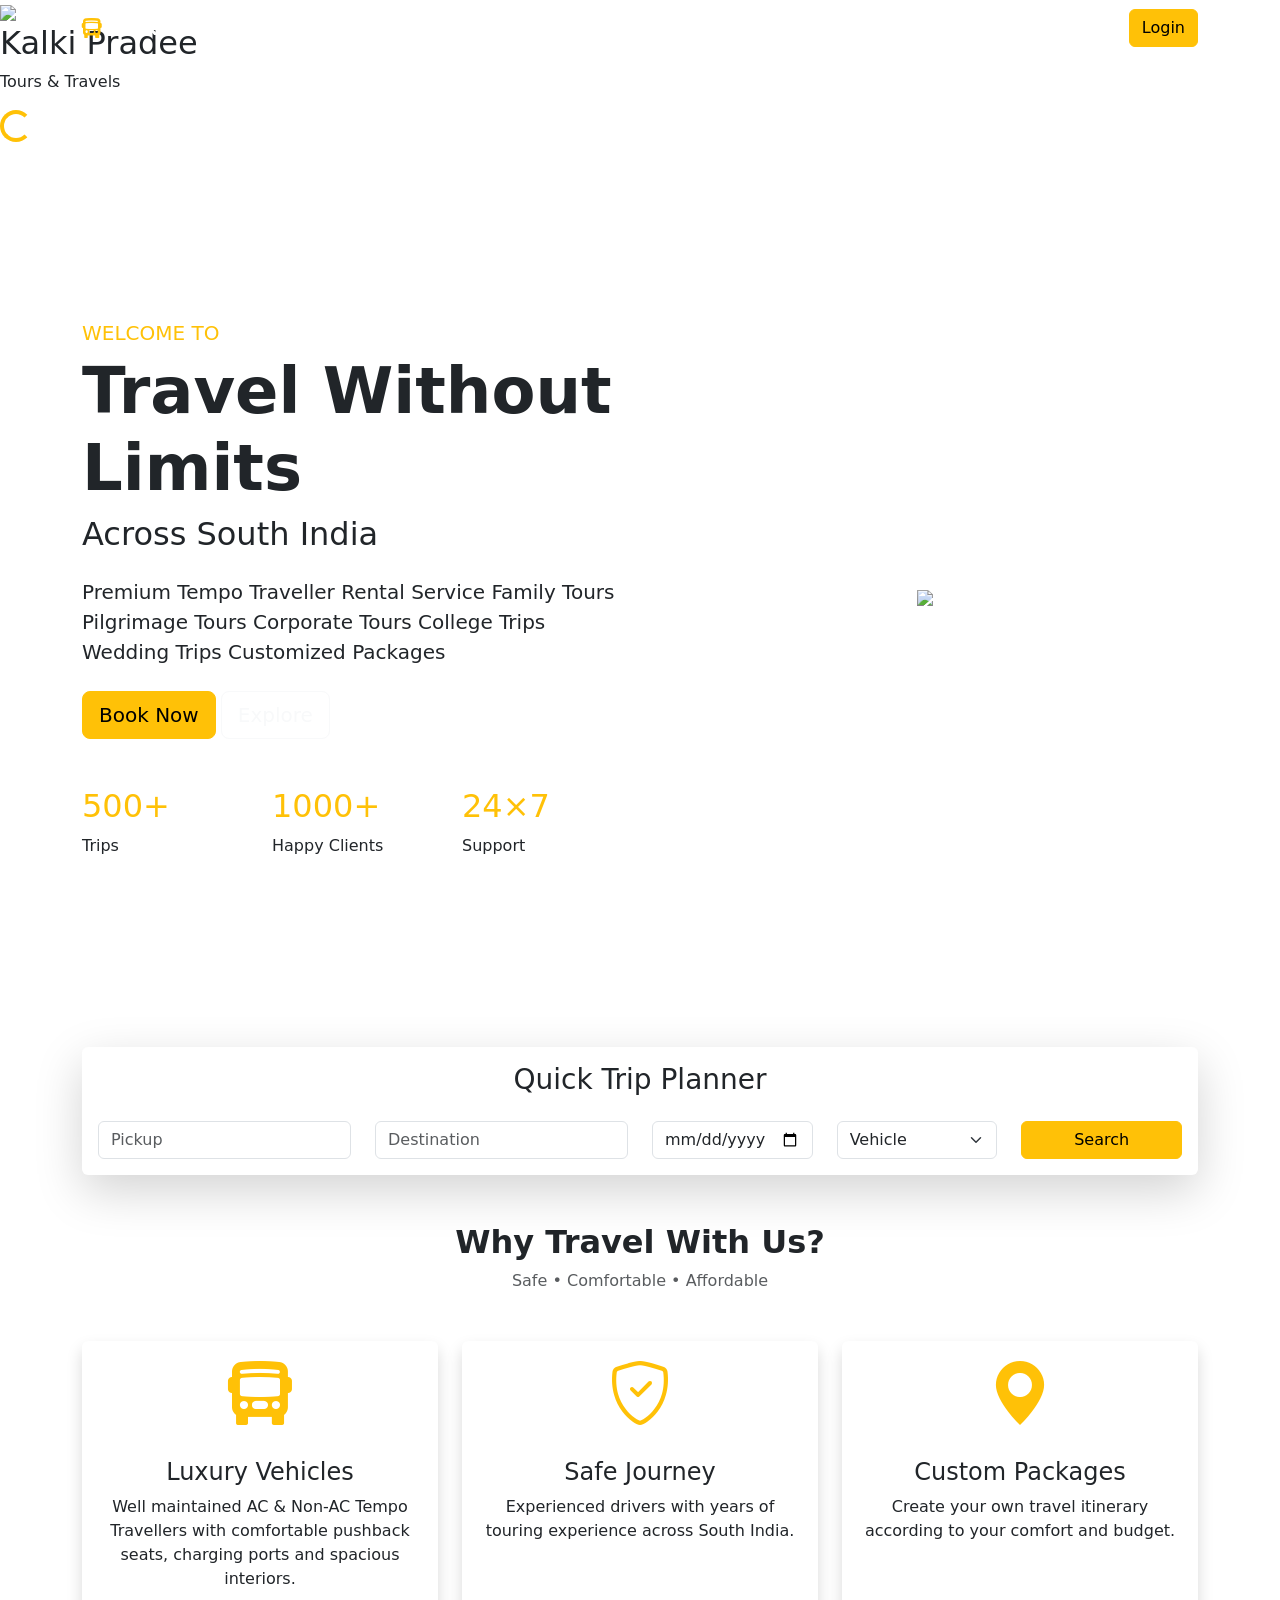
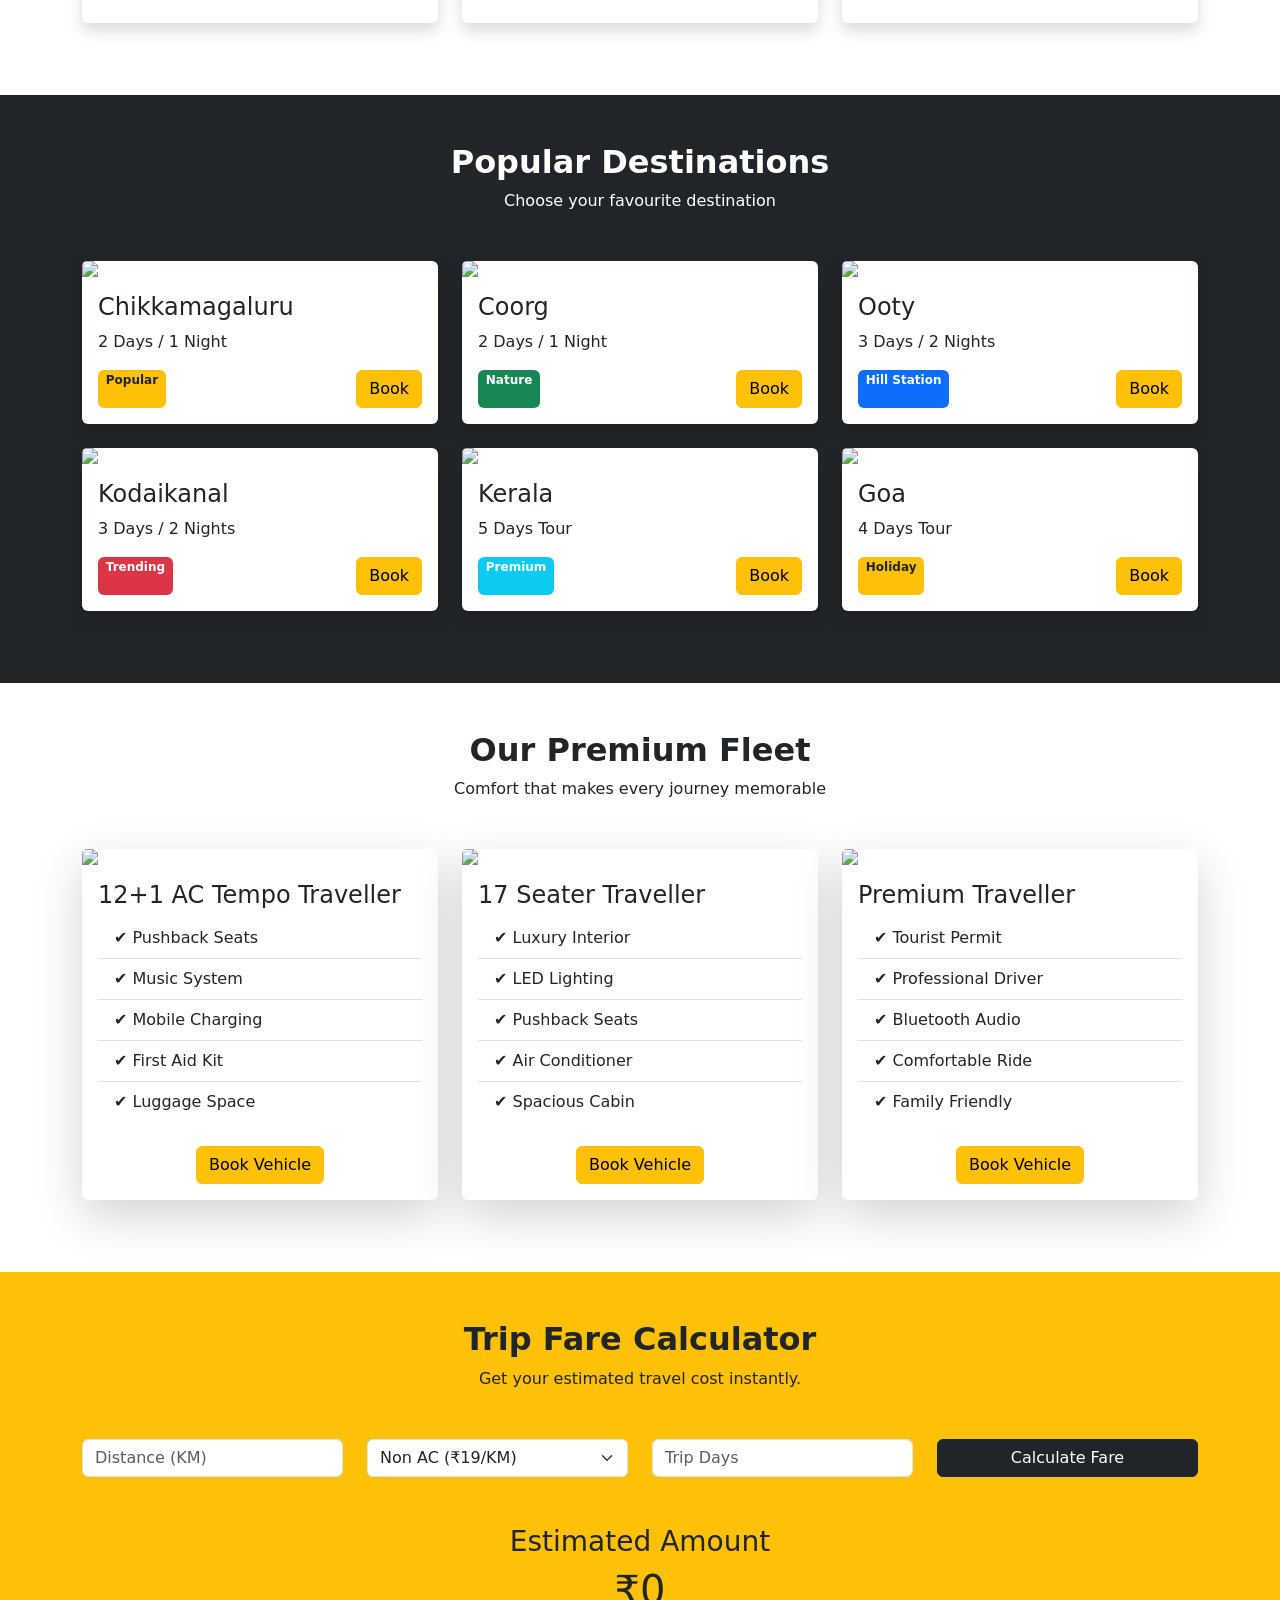
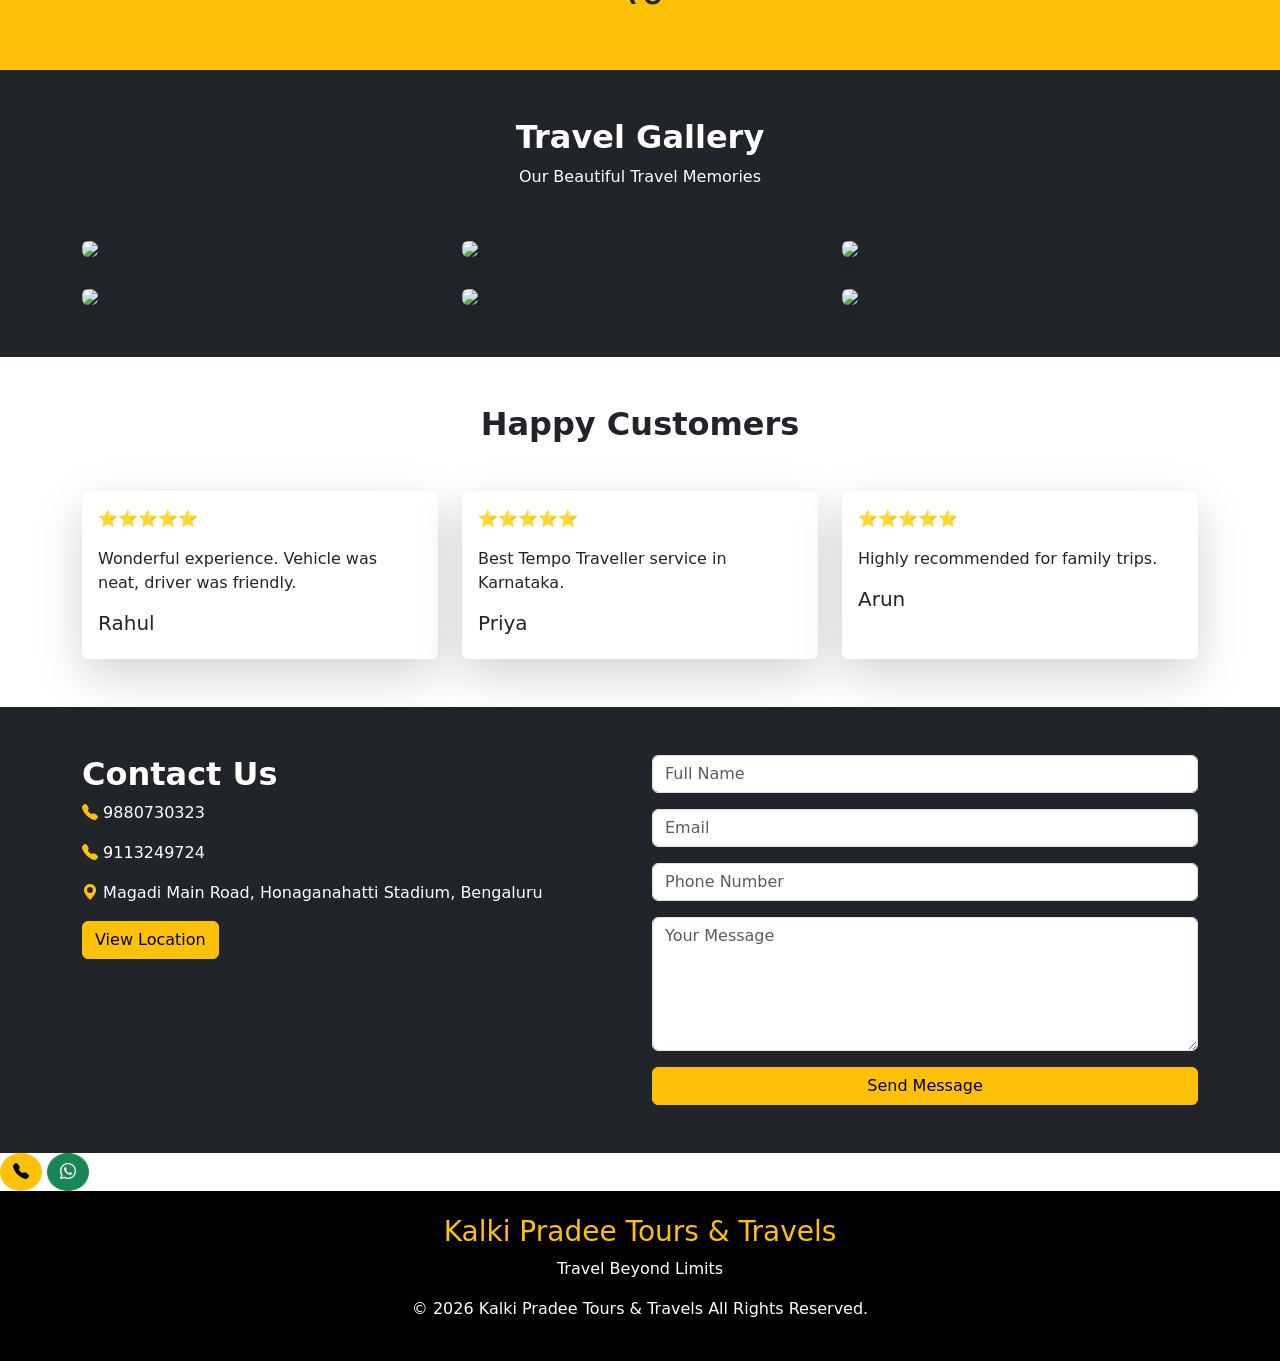
==== index.html @ beb64032 "Create index.html" ====
<!DOCTYPE html>
<html lang="en">

<head>

<meta charset="UTF-8">

<meta name="viewport"
content="width=device-width, initial-scale=1.0">

<title>Kalki Pradee Tours & Travels</title>

<link rel="icon" href="images/logo.png">

<!-- Bootstrap -->

<link href="https://cdn.jsdelivr.net/npm/bootstrap@5.3.3/dist/css/bootstrap.min.css" rel="stylesheet">

<!-- Bootstrap Icons -->

<link rel="stylesheet"
href="https://cdn.jsdelivr.net/npm/bootstrap-icons@1.11.3/font/bootstrap-icons.min.css">

<!-- Google Font -->

<link rel="preconnect" href="https://fonts.googleapis.com">

<link rel="preconnect"
href="https://fonts.gstatic.com"
crossorigin>

<link href="https://fonts.googleapis.com/css2?family=Poppins:wght@300;400;500;600;700;800&display=swap"
rel="stylesheet">

<link rel="stylesheet"
href="css/style.css">

</head>

<body>

<!-- Loading Screen -->

<div id="loader">

<div class="loader-box">

<img src="images/logo.png"
class="loader-logo">

<h2>

Kalki Pradee

</h2>

<p>

Tours & Travels

</p>

<div class="spinner-border text-warning"></div>

</div>

</div>

<!-- Navbar -->

<nav class="navbar navbar-expand-lg navbar-dark fixed-top glass">

<div class="container">

<a class="navbar-brand fw-bold"
href="#">

<i class="bi bi-bus-front-fill text-warning"></i>

Kalki Pradee

</a>

<button class="navbar-toggler"

data-bs-toggle="collapse"

data-bs-target="#menu">

<span class="navbar-toggler-icon">

</span>

</button>

<div class="collapse navbar-collapse"

id="menu">

<ul class="navbar-nav ms-auto">

<li class="nav-item">

<a class="nav-link active"

href="#">

Home

</a>

</li>

<li class="nav-item">

<a class="nav-link"

href="#packages">

Packages

</a>

</li>

<li class="nav-item">

<a class="nav-link"

href="#fleet">

Fleet

</a>

</li>

<li class="nav-item">

<a class="nav-link"

href="#gallery">

Gallery

</a>

</li>

<li class="nav-item">

<a class="nav-link"

href="#contact">

Contact

</a>

</li>

</ul>

<div class="ms-lg-3">

<a href="login.html"

class="btn btn-warning">

Login

</a>

</div>

</div>

</div>

</nav>

<!-- Hero -->

<section class="hero">

<div class="overlay">

<div class="container">

<div class="row align-items-center
min-vh-100">

<div class="col-lg-6">

<h5 class="text-warning">

WELCOME TO

</h5>

<h1 class="display-3 fw-bold">

Travel Without Limits

</h1>

<h2 class="fw-light">

Across South India

</h2>

<p class="lead mt-4">

Premium Tempo Traveller
Rental Service

Family Tours

Pilgrimage Tours

Corporate Tours

College Trips

Wedding Trips

Customized Packages

</p>

<div class="mt-4">

<a href="signup.html"

class="btn btn-warning btn-lg">

Book Now

</a>

<a href="packages.html"

class="btn btn-outline-light btn-lg">

Explore

</a>

</div>

<div class="mt-5">

<div class="row">

<div class="col-4">

<h2 class="text-warning">

500+

</h2>

<p>

Trips

</p>

</div>

<div class="col-4">

<h2 class="text-warning">

1000+

</h2>

<p>

Happy Clients

</p>

</div>

<div class="col-4">

<h2 class="text-warning">

24×7

</h2>

<p>

Support

</p>

</div>

</div>

</div>

</div>

<div class="col-lg-6 text-center">

<img src="images/traveller.png"

class="img-fluid hero-img">

</div>

</div>

</div>

</div>

</section>

<!-- Quick Booking -->

<section class="quick-book">

<div class="container">

<div class="card shadow-lg border-0">

<div class="card-body">

<h3 class="text-center mb-4">

Quick Trip Planner

</h3>

<div class="row">

<div class="col-md-3">

<input
type="text"

class="form-control"

placeholder="Pickup">

</div>

<div class="col-md-3">

<input
type="text"

class="form-control"

placeholder="Destination">

</div>

<div class="col-md-2">

<input
type="date"

class="form-control">

</div>

<div class="col-md-2">

<select
class="form-select">

<option>

Vehicle

</option>

<option>

12+1 AC

</option>

<option>

17 Seater

</option>

</select>

</div>

<div class="col-md-2">

<button

class="btn btn-warning w-100">

Search

</button>

</div>

</div>

</div>

</div>

</div>

</section>

<!-- Start Why Choose Us -->

<section class="py-5">

<div class="container">

<h2 class="text-center fw-bold">

Why Travel With Us?

</h2>

<p class="text-center text-muted">

Safe • Comfortable • Affordable

</p>

<div class="row mt-5">
  <!-- Feature Card 1 -->

<div class="col-lg-4 col-md-6 mb-4">

<div class="card h-100 border-0 shadow feature-card">

<div class="card-body text-center">

<i class="bi bi-bus-front-fill display-3 text-warning"></i>

<h4 class="mt-4">

Luxury Vehicles

</h4>

<p>

Well maintained AC & Non-AC Tempo Travellers with comfortable pushback seats, charging ports and spacious interiors.

</p>

</div>

</div>

</div>

<!-- Feature Card 2 -->

<div class="col-lg-4 col-md-6 mb-4">

<div class="card h-100 border-0 shadow feature-card">

<div class="card-body text-center">

<i class="bi bi-shield-check display-3 text-warning"></i>

<h4 class="mt-4">

Safe Journey

</h4>

<p>

Experienced drivers with years of touring experience across South India.

</p>

</div>

</div>

</div>

<!-- Feature Card 3 -->

<div class="col-lg-4 col-md-6 mb-4">

<div class="card h-100 border-0 shadow feature-card">

<div class="card-body text-center">

<i class="bi bi-geo-alt-fill display-3 text-warning"></i>

<h4 class="mt-4">

Custom Packages

</h4>

<p>

Create your own travel itinerary according to your comfort and budget.

</p>

</div>

</div>

</div>

</div>

</div>

</section>

<!-- Popular Packages -->

<section id="packages" class="py-5 bg-dark text-white">

<div class="container">

<div class="text-center mb-5">

<h2 class="fw-bold">

Popular Destinations

</h2>

<p>

Choose your favourite destination

</p>

</div>

<div class="row">

<!-- Package -->

<div class="col-lg-4 mb-4">

<div class="card border-0 shadow package-card">

<img src="images/chikmagalur.jpg"

class="card-img-top">

<div class="card-body">

<h4>

Chikkamagaluru

</h4>

<p>

2 Days / 1 Night

</p>

<div class="d-flex justify-content-between">

<span class="badge bg-warning text-dark">

Popular

</span>

<a href="booking.html"

class="btn btn-warning">

Book

</a>

</div>

</div>

</div>

</div>

<div class="col-lg-4 mb-4">

<div class="card border-0 shadow package-card">

<img src="images/coorg.jpg"

class="card-img-top">

<div class="card-body">

<h4>

Coorg

</h4>

<p>

2 Days / 1 Night

</p>

<div class="d-flex justify-content-between">

<span class="badge bg-success">

Nature

</span>

<a href="booking.html"

class="btn btn-warning">

Book

</a>

</div>

</div>

</div>

</div>

<div class="col-lg-4 mb-4">

<div class="card border-0 shadow package-card">

<img src="images/ooty.jpg"

class="card-img-top">

<div class="card-body">

<h4>

Ooty

</h4>

<p>

3 Days / 2 Nights

</p>

<div class="d-flex justify-content-between">

<span class="badge bg-primary">

Hill Station

</span>

<a href="booking.html"

class="btn btn-warning">

Book

</a>

</div>

</div>

</div>

</div>

<div class="col-lg-4 mb-4">

<div class="card border-0 shadow package-card">

<img src="images/kodaikanal.jpg"

class="card-img-top">

<div class="card-body">

<h4>

Kodaikanal

</h4>

<p>

3 Days / 2 Nights

</p>

<div class="d-flex justify-content-between">

<span class="badge bg-danger">

Trending

</span>

<a href="booking.html"

class="btn btn-warning">

Book

</a>

</div>

</div>

</div>

</div>

<div class="col-lg-4 mb-4">

<div class="card border-0 shadow package-card">

<img src="images/kerala.jpg"

class="card-img-top">

<div class="card-body">

<h4>

Kerala

</h4>

<p>

5 Days Tour

</p>

<div class="d-flex justify-content-between">

<span class="badge bg-info">

Premium

</span>

<a href="booking.html"

class="btn btn-warning">

Book

</a>

</div>

</div>

</div>

</div>

<div class="col-lg-4 mb-4">

<div class="card border-0 shadow package-card">

<img src="images/goa.jpg"

class="card-img-top">

<div class="card-body">

<h4>

Goa

</h4>

<p>

4 Days Tour

</p>

<div class="d-flex justify-content-between">

<span class="badge bg-warning text-dark">

Holiday

</span>

<a href="booking.html"

class="btn btn-warning">

Book

</a>

</div>

</div>

</div>

</div>

</div>

</div>

</section>

<!-- Fleet Section -->

<section id="fleet" class="py-5">

<div class="container">

<div class="text-center mb-5">

<h2 class="fw-bold">

Our Premium Fleet

</h2>

<p>

Comfort that makes every journey memorable

</p>

</div>

<div class="row">
  <!-- Vehicle 1 -->

<div class="col-lg-4 mb-4">

<div class="card border-0 shadow-lg vehicle-card">

<img src="images/traveller1.jpg"
class="card-img-top">

<div class="card-body">

<h4>

12+1 AC Tempo Traveller

</h4>

<ul class="list-group list-group-flush">

<li class="list-group-item">
✔ Pushback Seats
</li>

<li class="list-group-item">
✔ Music System
</li>

<li class="list-group-item">
✔ Mobile Charging
</li>

<li class="list-group-item">
✔ First Aid Kit
</li>

<li class="list-group-item">
✔ Luggage Space
</li>

</ul>

<div class="text-center mt-4">

<a href="booking.html"
class="btn btn-warning">

Book Vehicle

</a>

</div>

</div>

</div>

</div>

<!-- Vehicle 2 -->

<div class="col-lg-4 mb-4">

<div class="card border-0 shadow-lg vehicle-card">

<img src="images/traveller2.jpg"
class="card-img-top">

<div class="card-body">

<h4>

17 Seater Traveller

</h4>

<ul class="list-group list-group-flush">

<li class="list-group-item">
✔ Luxury Interior
</li>

<li class="list-group-item">
✔ LED Lighting
</li>

<li class="list-group-item">
✔ Pushback Seats
</li>

<li class="list-group-item">
✔ Air Conditioner
</li>

<li class="list-group-item">
✔ Spacious Cabin
</li>

</ul>

<div class="text-center mt-4">

<a href="booking.html"
class="btn btn-warning">

Book Vehicle

</a>

</div>

</div>

</div>

</div>

<!-- Vehicle 3 -->

<div class="col-lg-4 mb-4">

<div class="card border-0 shadow-lg vehicle-card">

<img src="images/traveller3.jpg"
class="card-img-top">

<div class="card-body">

<h4>

Premium Traveller

</h4>

<ul class="list-group list-group-flush">

<li class="list-group-item">
✔ Tourist Permit
</li>

<li class="list-group-item">
✔ Professional Driver
</li>

<li class="list-group-item">
✔ Bluetooth Audio
</li>

<li class="list-group-item">
✔ Comfortable Ride
</li>

<li class="list-group-item">
✔ Family Friendly
</li>

</ul>

<div class="text-center mt-4">

<a href="booking.html"
class="btn btn-warning">

Book Vehicle

</a>

</div>

</div>

</div>

</div>

</div>

</div>

</section>

<!-- Fare Calculator -->

<section class="py-5 bg-warning">

<div class="container">

<div class="text-center">

<h2 class="fw-bold">

Trip Fare Calculator

</h2>

<p>

Get your estimated travel cost instantly.

</p>

</div>

<div class="row mt-5">

<div class="col-md-3">

<input
type="number"
id="km"
class="form-control"
placeholder="Distance (KM)">

</div>

<div class="col-md-3">

<select
id="vehicle"
class="form-select">

<option value="19">

Non AC (₹19/KM)

</option>

<option value="23">

AC (₹23/KM)

</option>

</select>

</div>

<div class="col-md-3">

<input
type="number"
id="days"
class="form-control"
placeholder="Trip Days">

</div>

<div class="col-md-3">

<button
onclick="calculateFare()"
class="btn btn-dark w-100">

Calculate Fare

</button>

</div>

</div>

<div class="mt-5 text-center">

<h3>

Estimated Amount

</h3>

<h1 id="fare">

₹0

</h1>

</div>

</div>

</section>

<script>

function calculateFare(){

let km=
parseFloat(document.getElementById("km").value);

let rate=
parseFloat(document.getElementById("vehicle").value);

let days=
parseFloat(document.getElementById("days").value);

if(isNaN(km)||isNaN(days)){

alert("Enter all details");

return;

}

let total=(km*rate)+(days*500);

document.getElementById("fare").innerHTML="₹"+total;

}

</script>
<!-- =========================
        GALLERY
========================= -->

<section id="gallery" class="py-5 bg-dark text-white">

<div class="container">

<div class="text-center mb-5">

<h2 class="fw-bold">

Travel Gallery

</h2>

<p>

Our Beautiful Travel Memories

</p>

</div>

<div class="row g-4">

<div class="col-lg-4">

<img src="images/gallery1.jpg"
class="img-fluid rounded shadow gallery-img">

</div>

<div class="col-lg-4">

<img src="images/gallery2.jpg"
class="img-fluid rounded shadow gallery-img">

</div>

<div class="col-lg-4">

<img src="images/gallery3.jpg"
class="img-fluid rounded shadow gallery-img">

</div>

<div class="col-lg-4">

<img src="images/gallery4.jpg"
class="img-fluid rounded shadow gallery-img">

</div>

<div class="col-lg-4">

<img src="images/gallery5.jpg"
class="img-fluid rounded shadow gallery-img">

</div>

<div class="col-lg-4">

<img src="images/gallery6.jpg"
class="img-fluid rounded shadow gallery-img">

</div>

</div>

</div>

</section>

<!-- =========================
      CUSTOMER REVIEWS
========================= -->

<section class="py-5">

<div class="container">

<div class="text-center mb-5">

<h2 class="fw-bold">

Happy Customers

</h2>

</div>

<div class="row">

<div class="col-md-4">

<div class="card border-0 shadow-lg h-100">

<div class="card-body">

⭐⭐⭐⭐⭐

<p class="mt-3">

Wonderful experience.
Vehicle was neat,
driver was friendly.

</p>

<h5>

Rahul

</h5>

</div>

</div>

</div>

<div class="col-md-4">

<div class="card border-0 shadow-lg h-100">

<div class="card-body">

⭐⭐⭐⭐⭐

<p class="mt-3">

Best Tempo Traveller
service in Karnataka.

</p>

<h5>

Priya

</h5>

</div>

</div>

</div>

<div class="col-md-4">

<div class="card border-0 shadow-lg h-100">

<div class="card-body">

⭐⭐⭐⭐⭐

<p class="mt-3">

Highly recommended
for family trips.

</p>

<h5>

Arun

</h5>

</div>

</div>

</div>

</div>

</div>

</section>

<!-- =========================
      CONTACT
========================= -->

<section id="contact"
class="py-5 bg-dark text-white">

<div class="container">

<div class="row">

<div class="col-lg-6">

<h2 class="fw-bold">

Contact Us

</h2>

<p>

<i class="bi bi-telephone-fill text-warning"></i>

9880730323

</p>

<p>

<i class="bi bi-telephone-fill text-warning"></i>

9113249724

</p>

<p>

<i class="bi bi-geo-alt-fill text-warning"></i>

Magadi Main Road,
Honaganahatti Stadium,
Bengaluru

</p>

<a href="#"

class="btn btn-warning">

View Location

</a>

</div>

<div class="col-lg-6">

<form>

<input
type="text"
class="form-control mb-3"
placeholder="Full Name">

<input
type="email"
class="form-control mb-3"
placeholder="Email">

<input
type="tel"
class="form-control mb-3"
placeholder="Phone Number">

<textarea
class="form-control mb-3"
rows="5"
placeholder="Your Message"></textarea>

<button
class="btn btn-warning w-100">

Send Message

</button>

</form>

</div>

</div>

</div>

</section>

<!-- Floating Buttons -->

<a href="tel:9880730323"
class="btn btn-warning rounded-circle floating-call">

<i class="bi bi-telephone-fill"></i>

</a>

<a href="https://wa.me/919880730323"
class="btn btn-success rounded-circle floating-whatsapp">

<i class="bi bi-whatsapp"></i>

</a>

<!-- Footer -->

<footer class="bg-black text-center text-white py-4">

<div class="container">

<h3 class="text-warning">

Kalki Pradee Tours & Travels

</h3>

<p>

Travel Beyond Limits

</p>

<p>

© 2026 Kalki Pradee Tours & Travels

All Rights Reserved.

</p>

</div>

</footer>

<script src="https://cdn.jsdelivr.net/npm/bootstrap@5.3.3/dist/js/bootstrap.bundle.min.js"></script>

<script src="js/app.js"></script>

</body>

  </html>
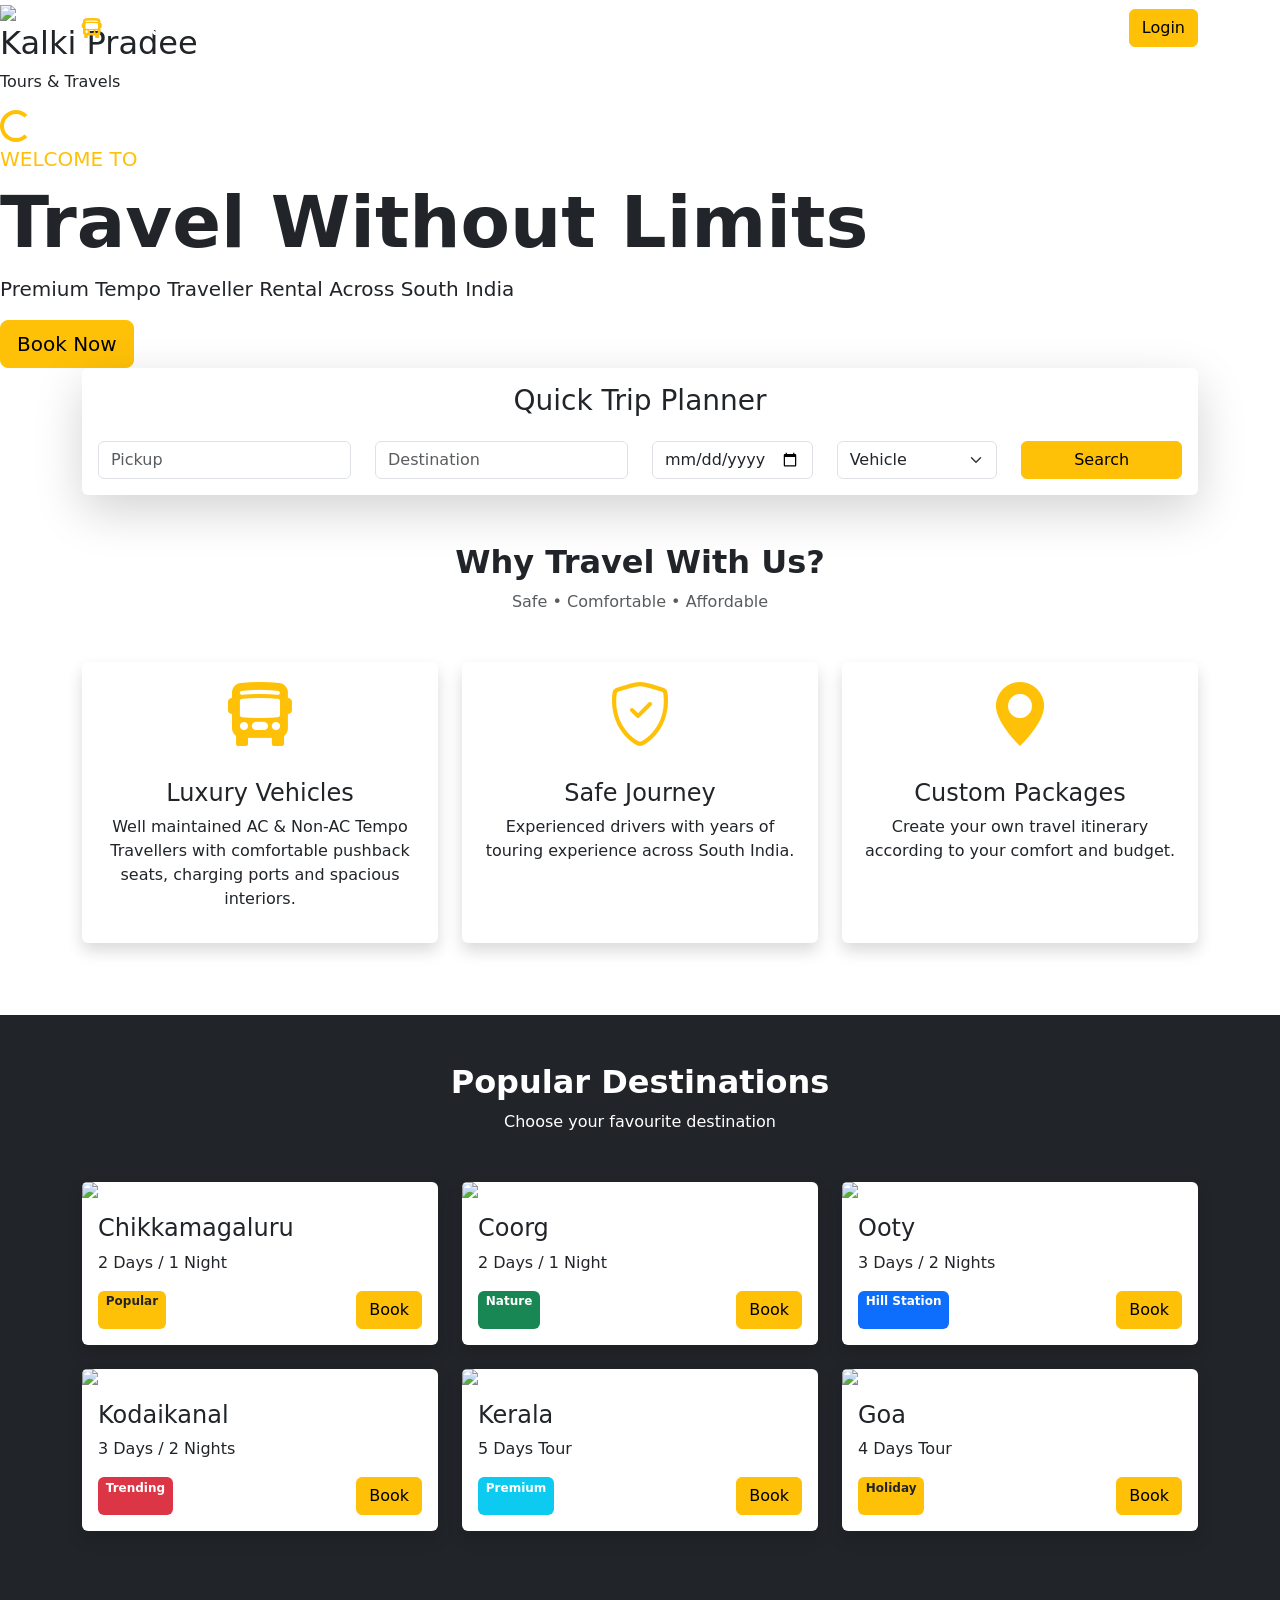
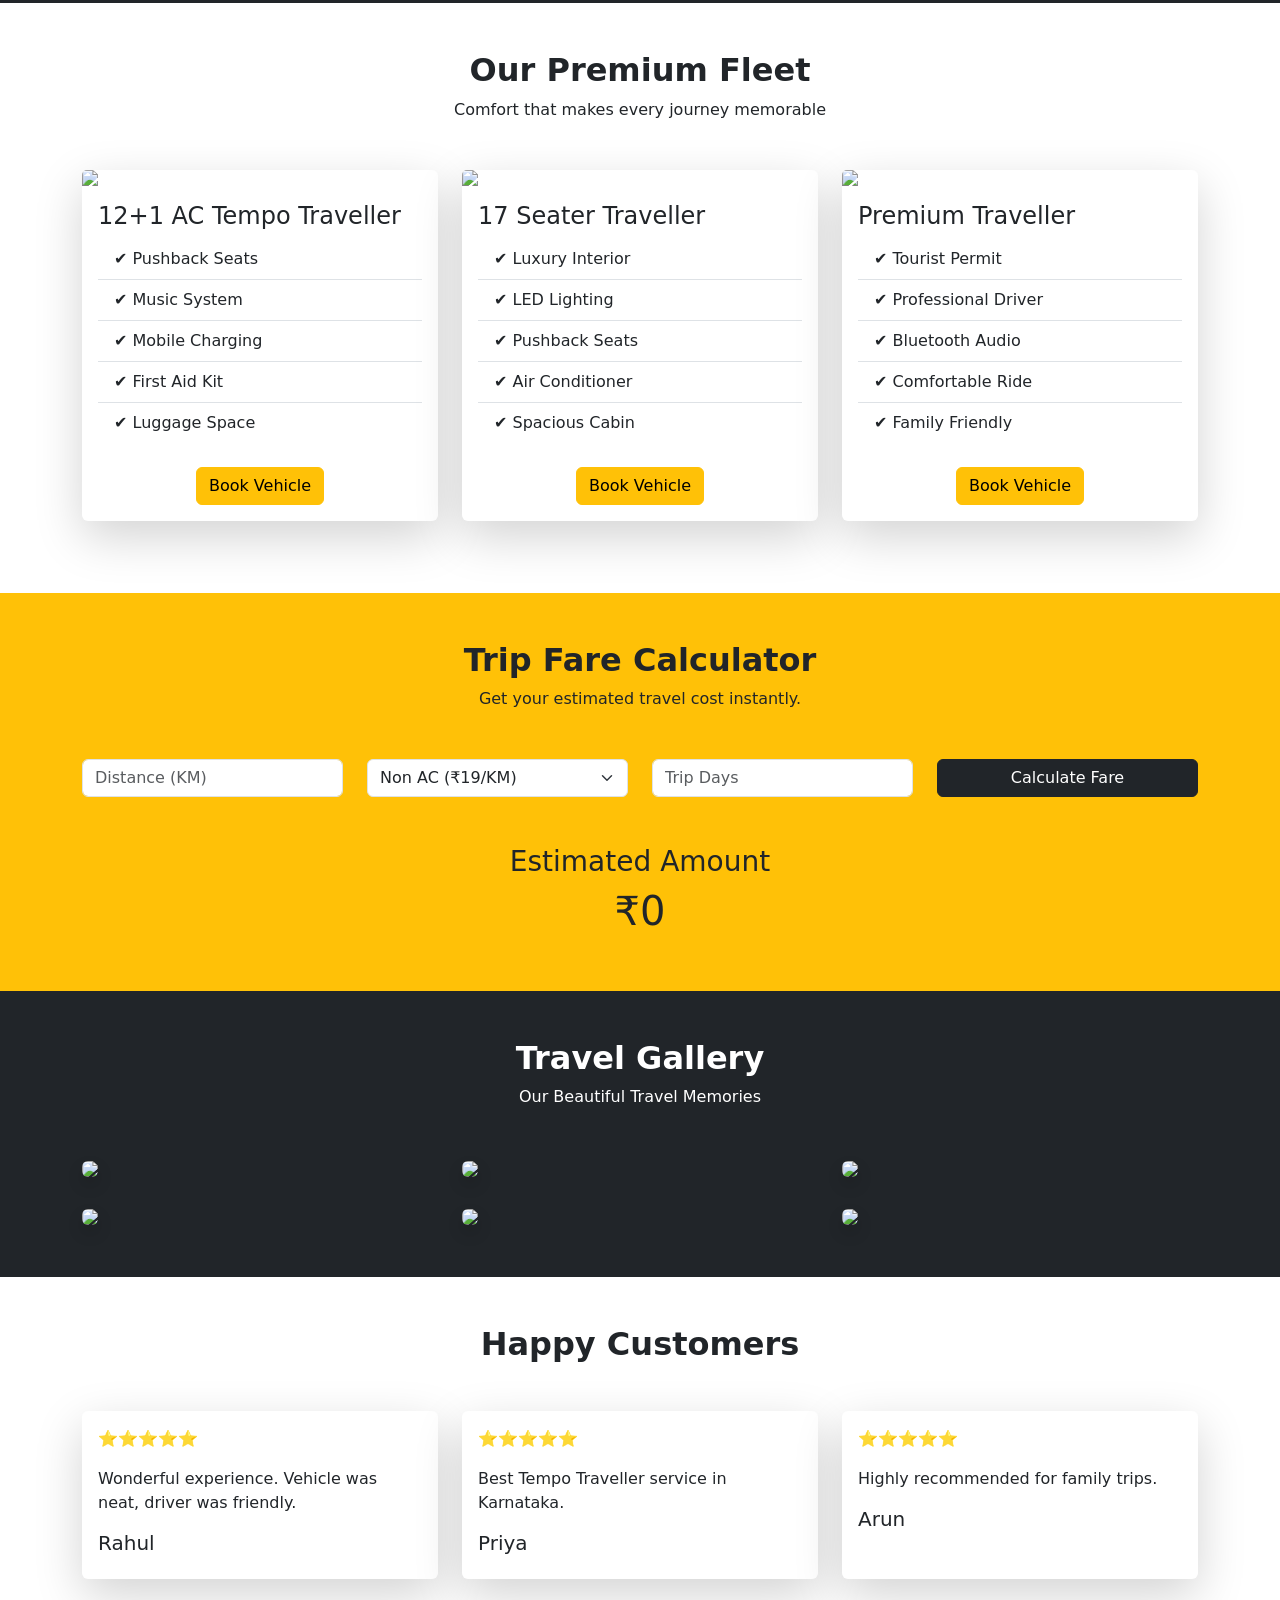
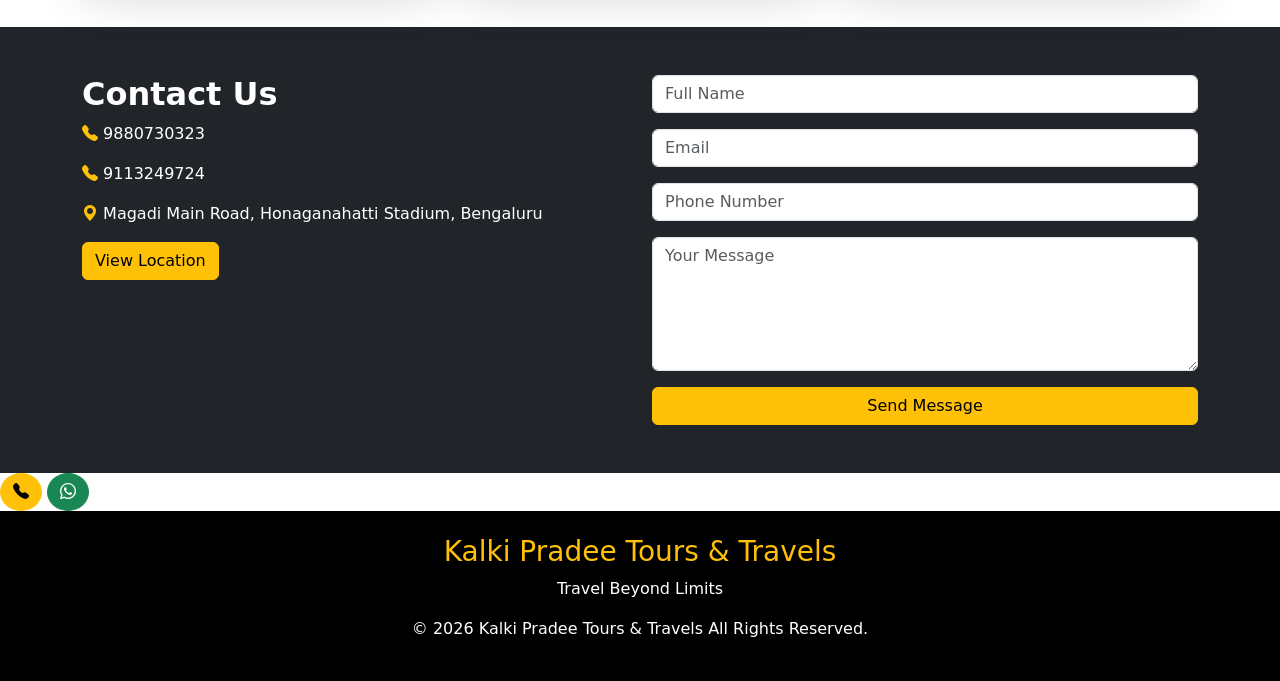
==== commit 6183da5b: "Update index.html" ====
--- a/index.html
+++ b/index.html
@@ -185,139 +185,19 @@
 
 <div class="overlay">
 
-<div class="container">
-
-<div class="row align-items-center
-min-vh-100">
-
-<div class="col-lg-6">
-
-<h5 class="text-warning">
-
-WELCOME TO
-
-</h5>
-
-<h1 class="display-3 fw-bold">
-
+<h5 class="text-warning">WELCOME TO</h5>
+
+<h1 class="display-2 fw-bold animate-title">
 Travel Without Limits
-
 </h1>
 
-<h2 class="fw-light">
-
-Across South India
-
-</h2>
-
-<p class="lead mt-4">
-
-Premium Tempo Traveller
-Rental Service
-
-Family Tours
-
-Pilgrimage Tours
-
-Corporate Tours
-
-College Trips
-
-Wedding Trips
-
-Customized Packages
-
-</p>
-
-<div class="mt-4">
-
-<a href="signup.html"
-
-class="btn btn-warning btn-lg">
-
+<p class="lead">
+Premium Tempo Traveller Rental Across South India
+</p>
+
+<a href="booking.html" class="btn btn-warning btn-lg">
 Book Now
-
-</a>
-
-<a href="packages.html"
-
-class="btn btn-outline-light btn-lg">
-
-Explore
-
-</a>
-
-</div>
-
-<div class="mt-5">
-
-<div class="row">
-
-<div class="col-4">
-
-<h2 class="text-warning">
-
-500+
-
-</h2>
-
-<p>
-
-Trips
-
-</p>
-
-</div>
-
-<div class="col-4">
-
-<h2 class="text-warning">
-
-1000+
-
-</h2>
-
-<p>
-
-Happy Clients
-
-</p>
-
-</div>
-
-<div class="col-4">
-
-<h2 class="text-warning">
-
-24×7
-
-</h2>
-
-<p>
-
-Support
-
-</p>
-
-</div>
-
-</div>
-
-</div>
-
-</div>
-
-<div class="col-lg-6 text-center">
-
-<img src="images/traveller.png"
-
-class="img-fluid hero-img">
-
-</div>
-
-</div>
-
-</div>
+</a>
 
 </div>
 
@@ -1495,7 +1375,7 @@
 
 <script src="https://cdn.jsdelivr.net/npm/bootstrap@5.3.3/dist/js/bootstrap.bundle.min.js"></script>
 
-<script src="js/app.js"></script>
+<script type="module" src="js/app.js"></script>
 
 </body>
 
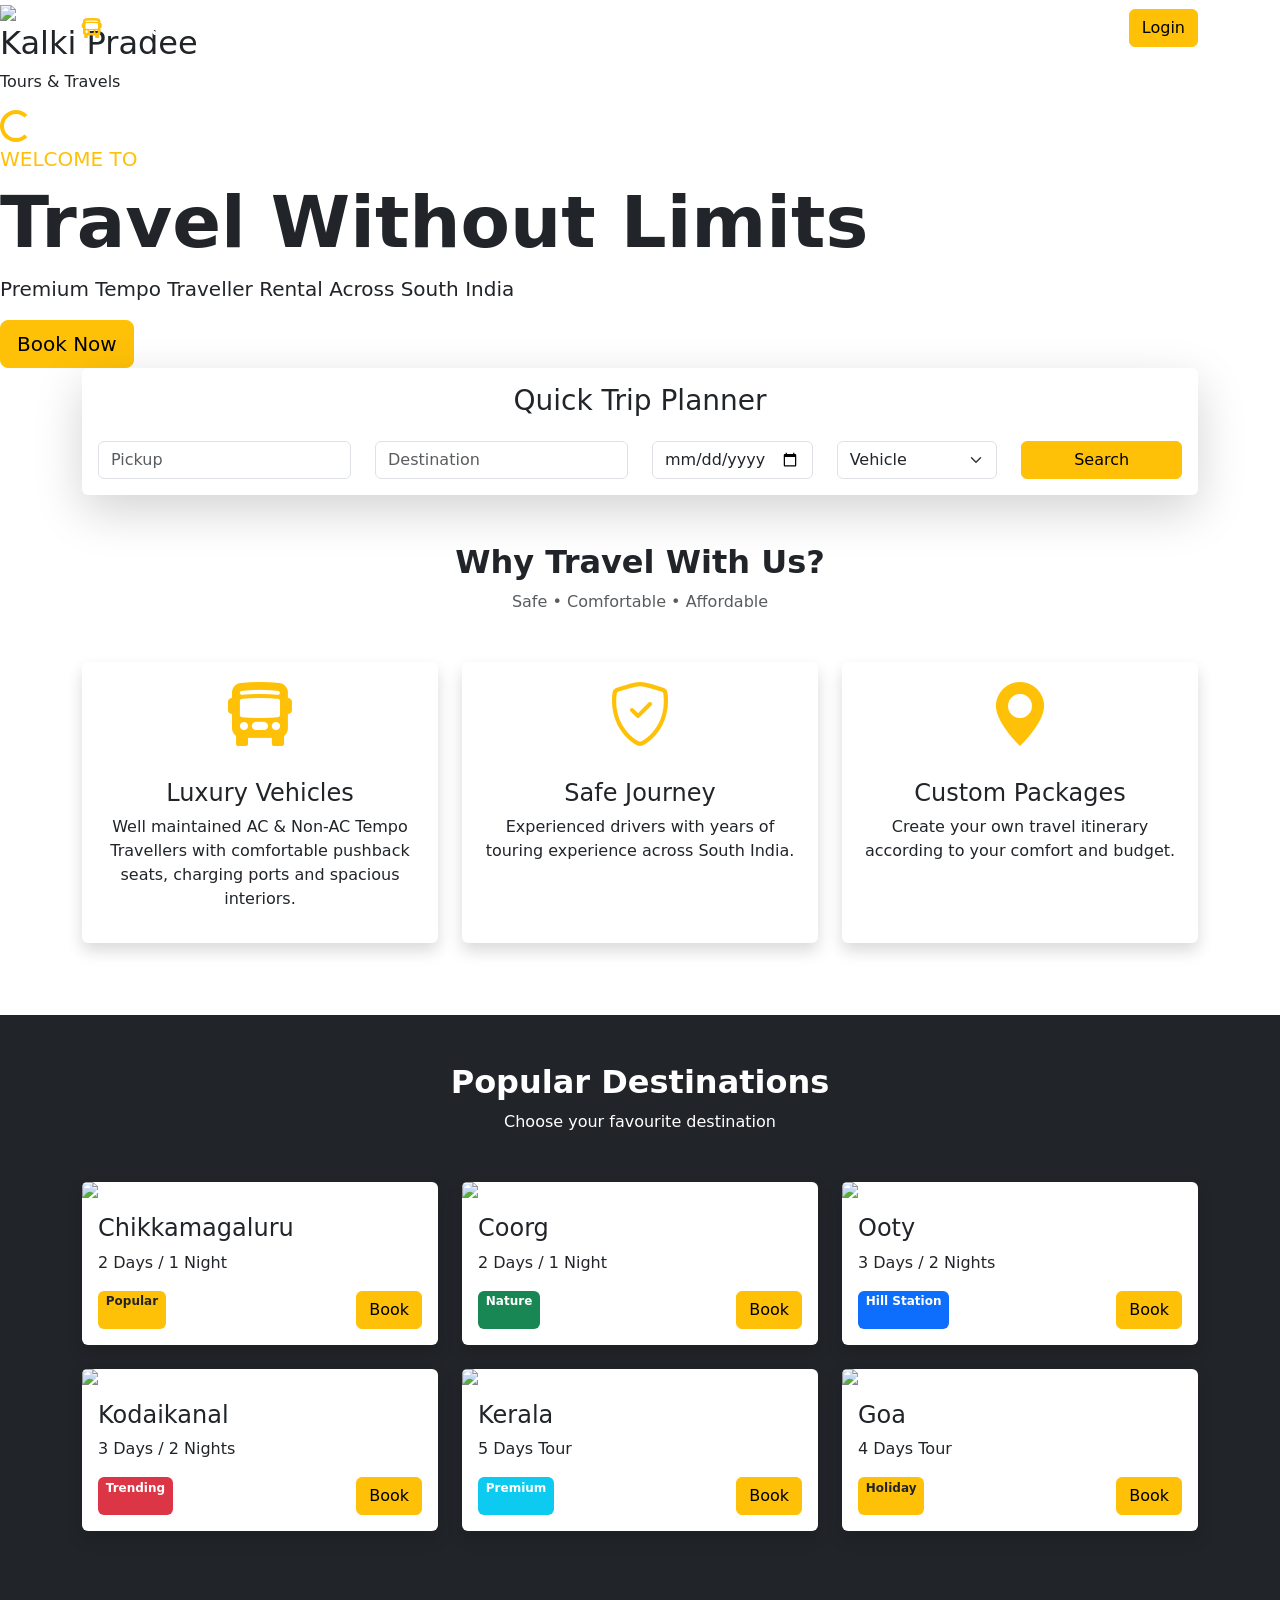
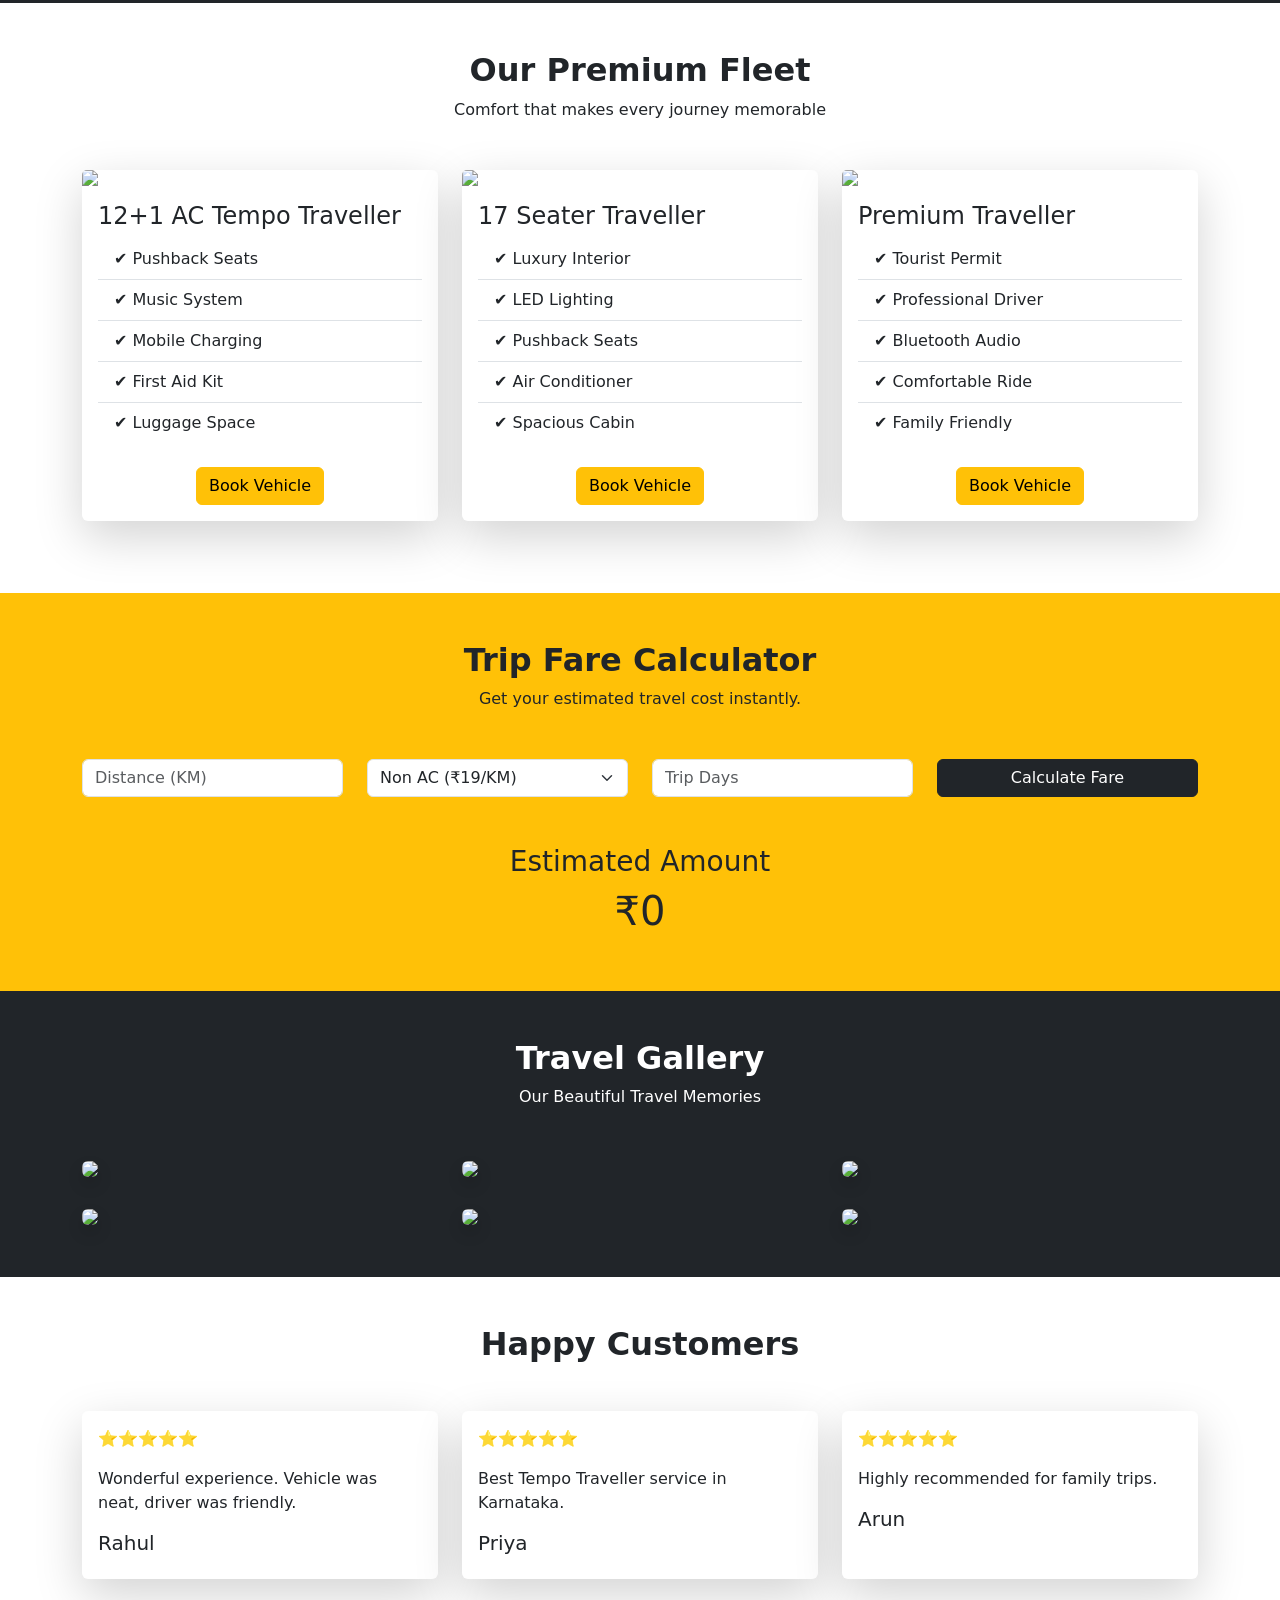
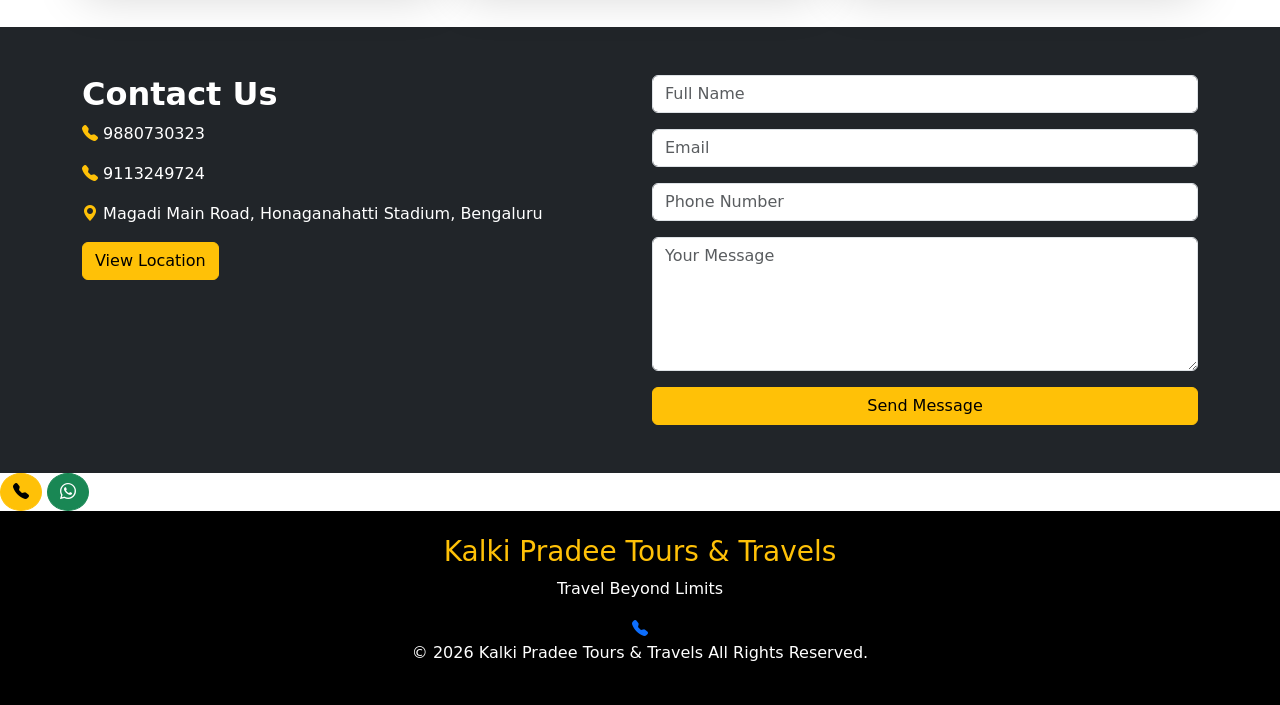
==== commit 380a1de9: "Update index.html" ====
--- a/index.html
+++ b/index.html
@@ -1360,6 +1360,12 @@
 Travel Beyond Limits
 
 </p>
+  <a href="tel:+919xxxxxxxxx"
+class="call-btn">
+
+<i class="bi bi-telephone-fill"></i>
+
+  </a>
 
 <p>
 
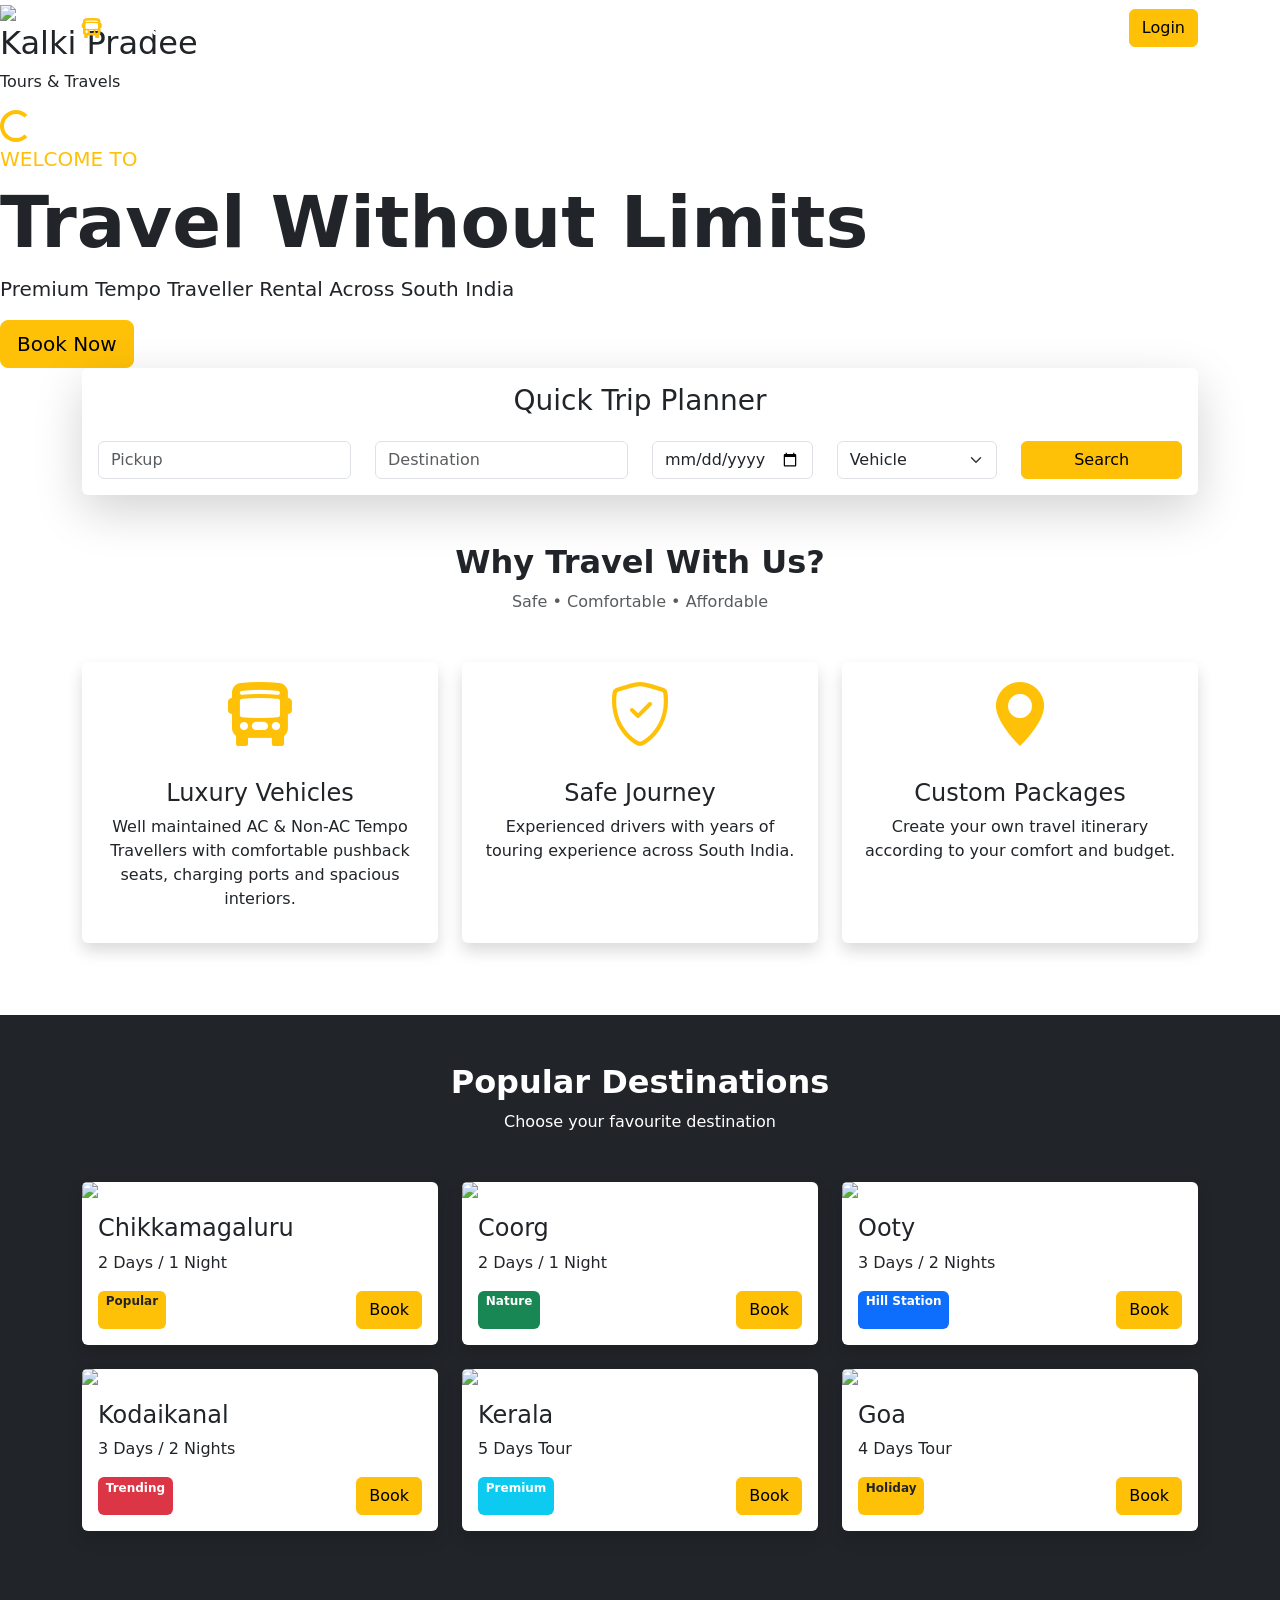
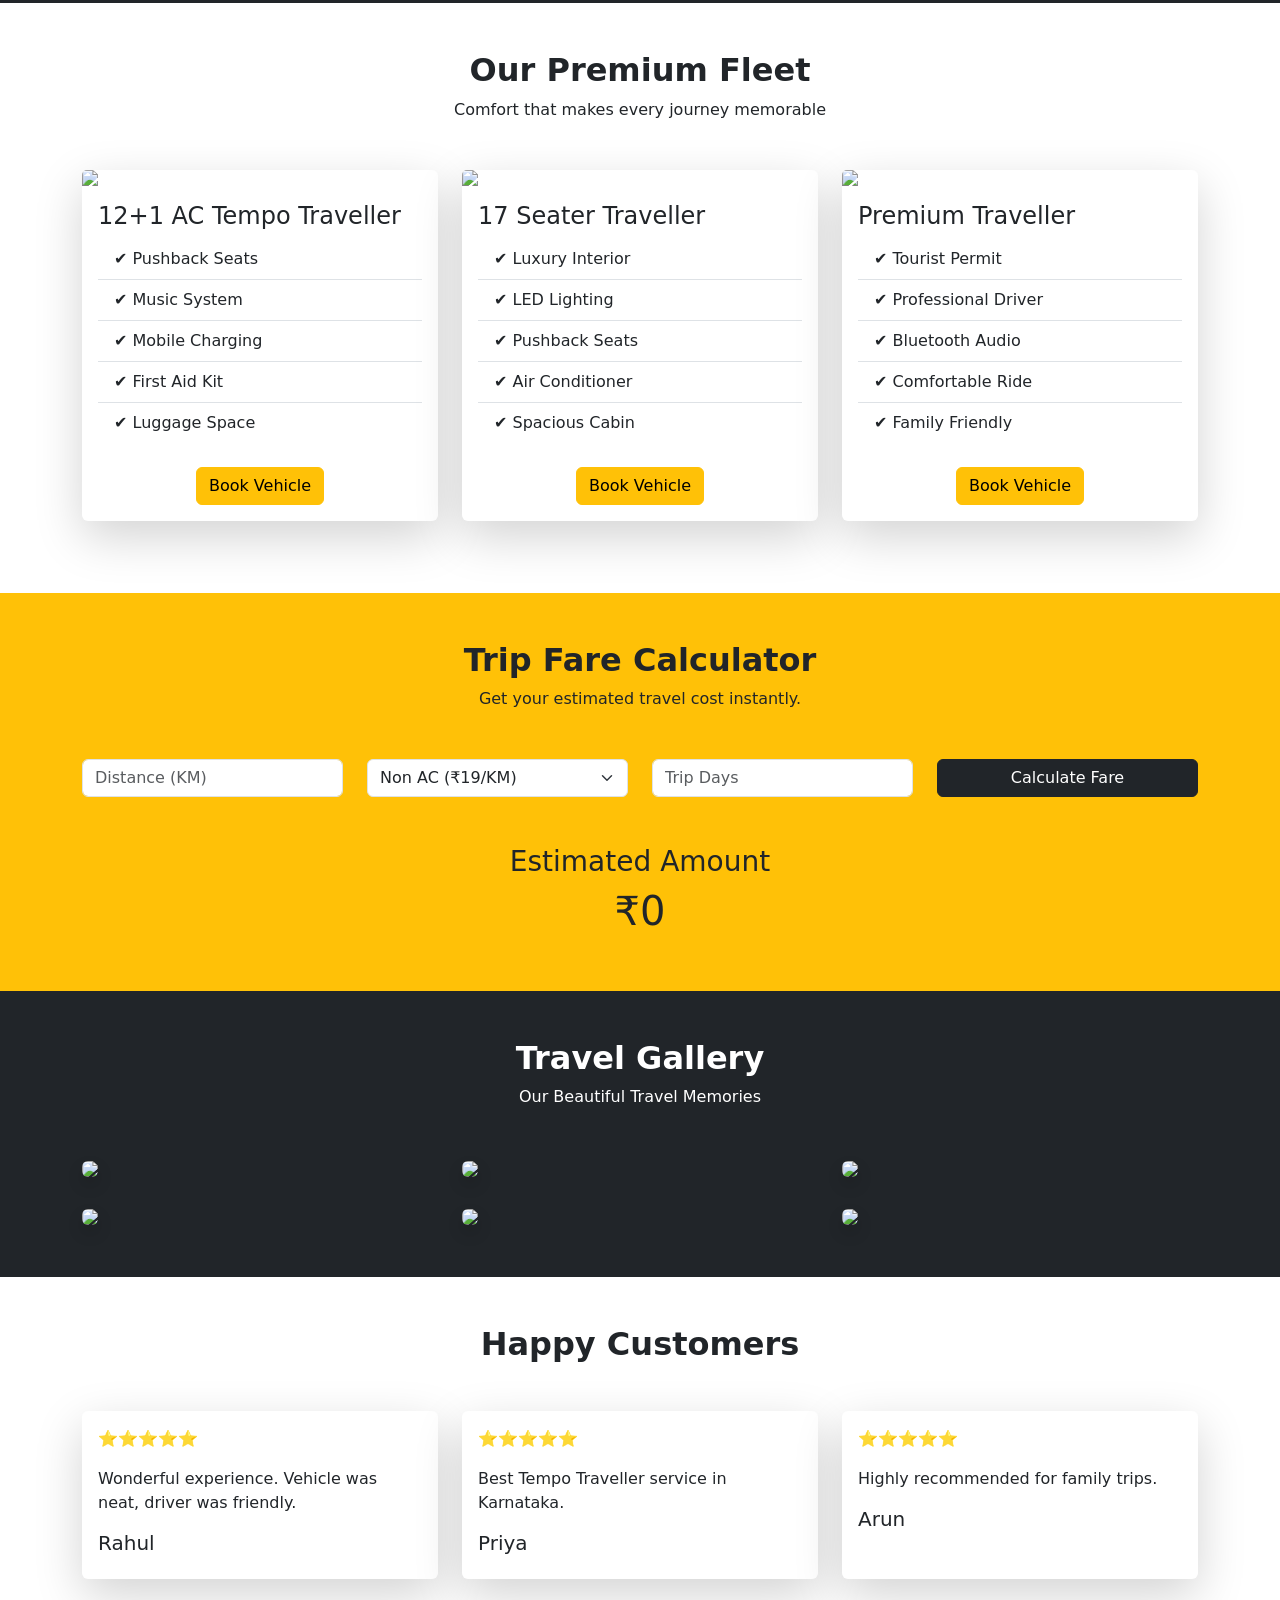
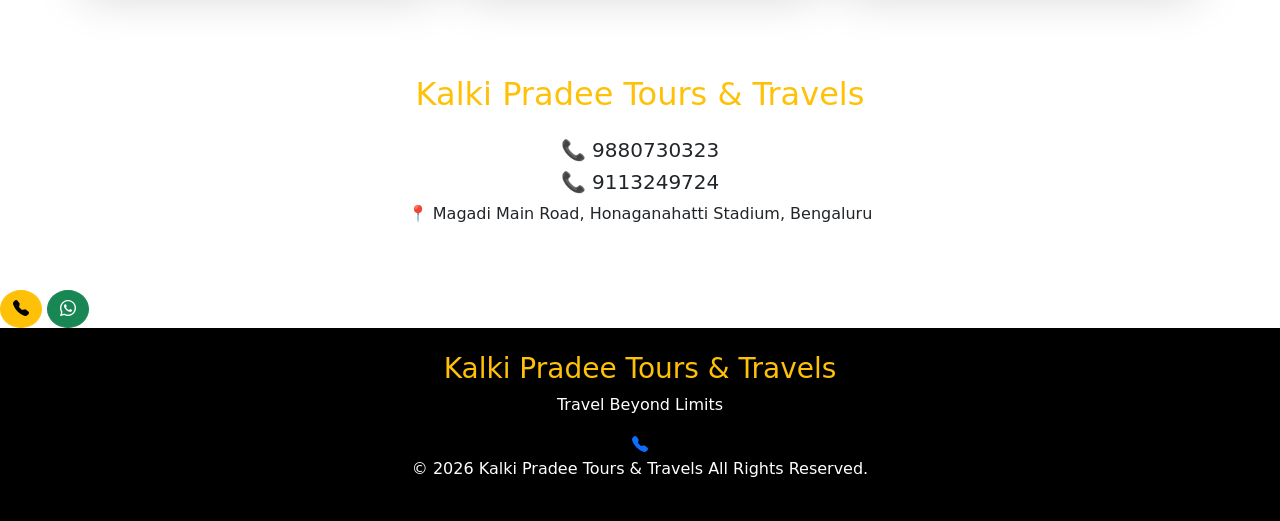
==== commit 6b0cc2f2: "Update index.html" ====
--- a/index.html
+++ b/index.html
@@ -1235,92 +1235,38 @@
       CONTACT
 ========================= -->
 
-<section id="contact"
-class="py-5 bg-dark text-white">
+<section id="contact" class="py-5">
 
 <div class="container">
 
-<div class="row">
-
-<div class="col-lg-6">
-
-<h2 class="fw-bold">
-
-Contact Us
+<h2 class="text-center text-warning">
+
+Kalki Pradee Tours & Travels
 
 </h2>
 
-<p>
-
-<i class="bi bi-telephone-fill text-warning"></i>
-
-9880730323
-
-</p>
-
-<p>
-
-<i class="bi bi-telephone-fill text-warning"></i>
-
-9113249724
-
-</p>
-
-<p>
-
-<i class="bi bi-geo-alt-fill text-warning"></i>
-
-Magadi Main Road,
+<div class="text-center mt-4">
+
+<h5>
+
+📞 9880730323
+
+</h5>
+
+<h5>
+
+📞 9113249724
+
+</h5>
+
+<p>
+
+📍 Magadi Main Road,
 Honaganahatti Stadium,
 Bengaluru
 
 </p>
 
-<a href="#"
-
-class="btn btn-warning">
-
-View Location
-
-</a>
-
-</div>
-
-<div class="col-lg-6">
-
-<form>
-
-<input
-type="text"
-class="form-control mb-3"
-placeholder="Full Name">
-
-<input
-type="email"
-class="form-control mb-3"
-placeholder="Email">
-
-<input
-type="tel"
-class="form-control mb-3"
-placeholder="Phone Number">
-
-<textarea
-class="form-control mb-3"
-rows="5"
-placeholder="Your Message"></textarea>
-
-<button
-class="btn btn-warning w-100">
-
-Send Message
-
-</button>
-
-</form>
-
-</div>
-
 </div>
 
 </div>
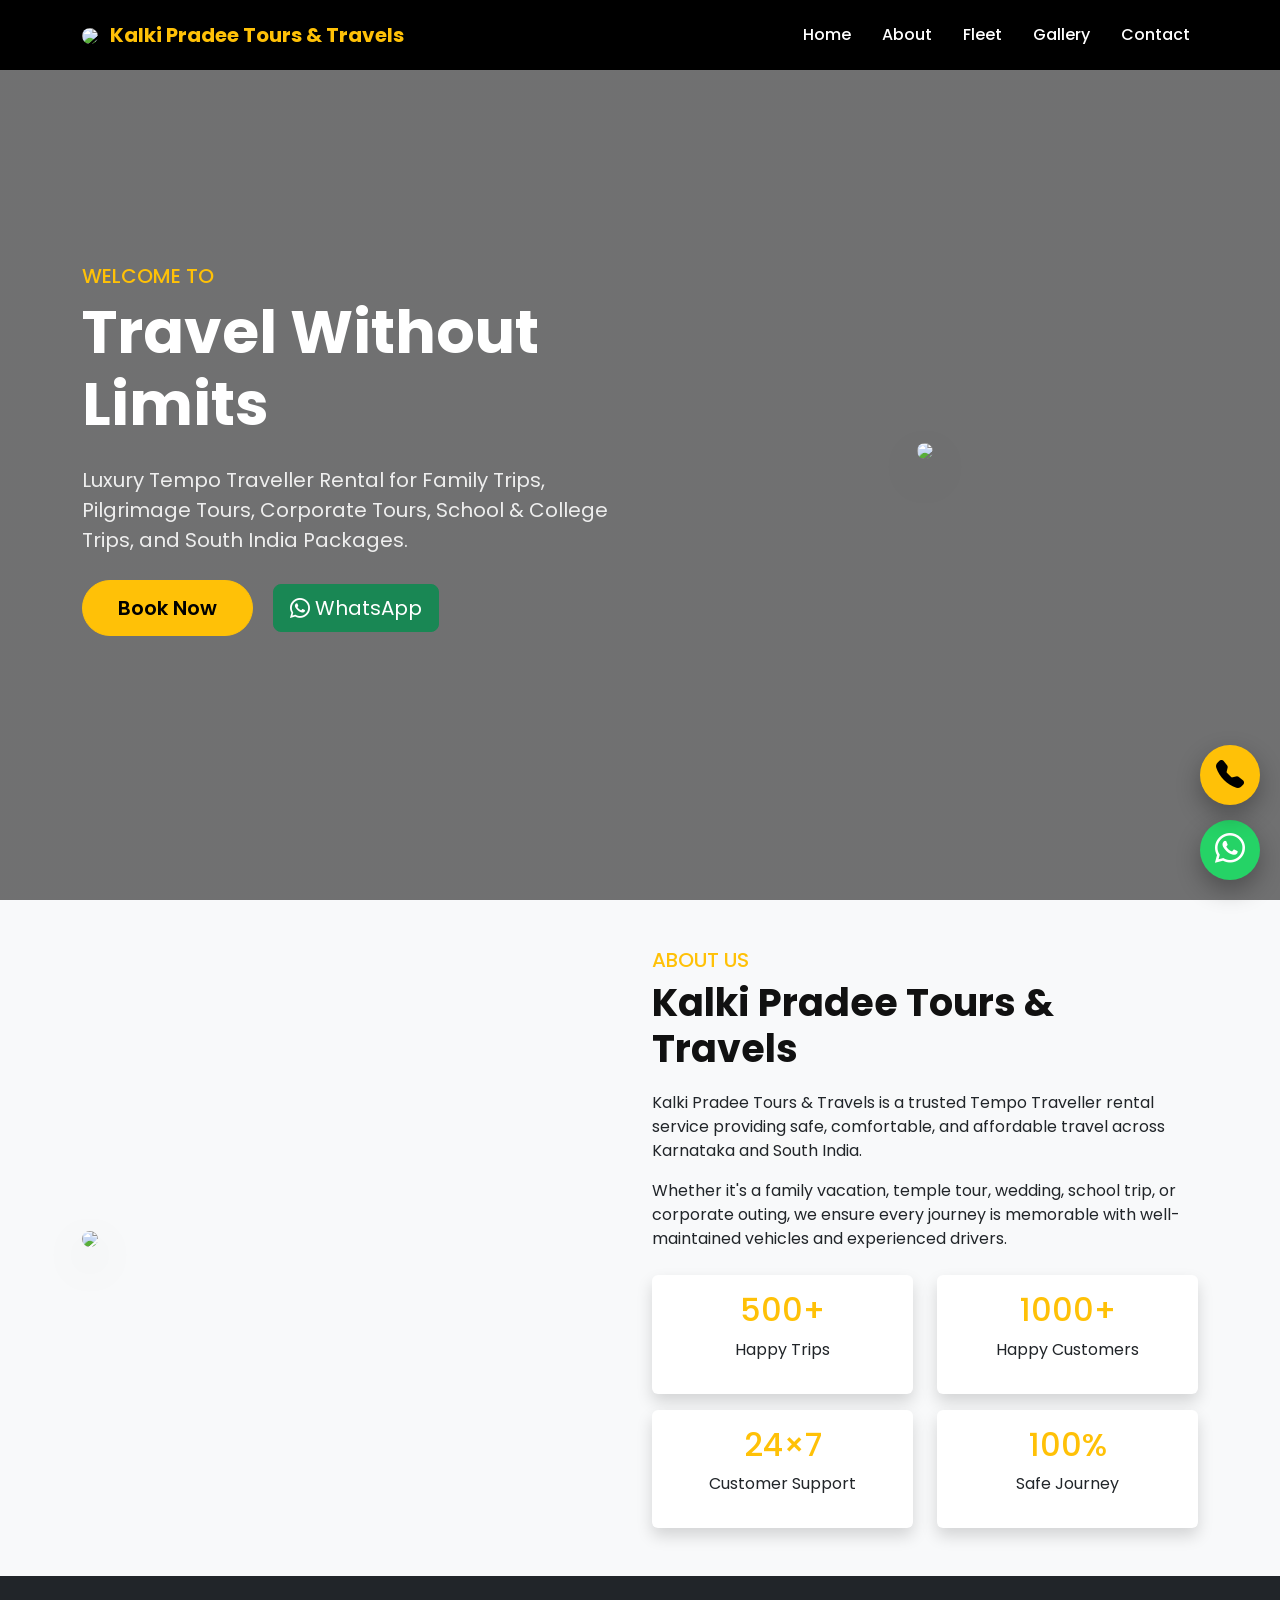
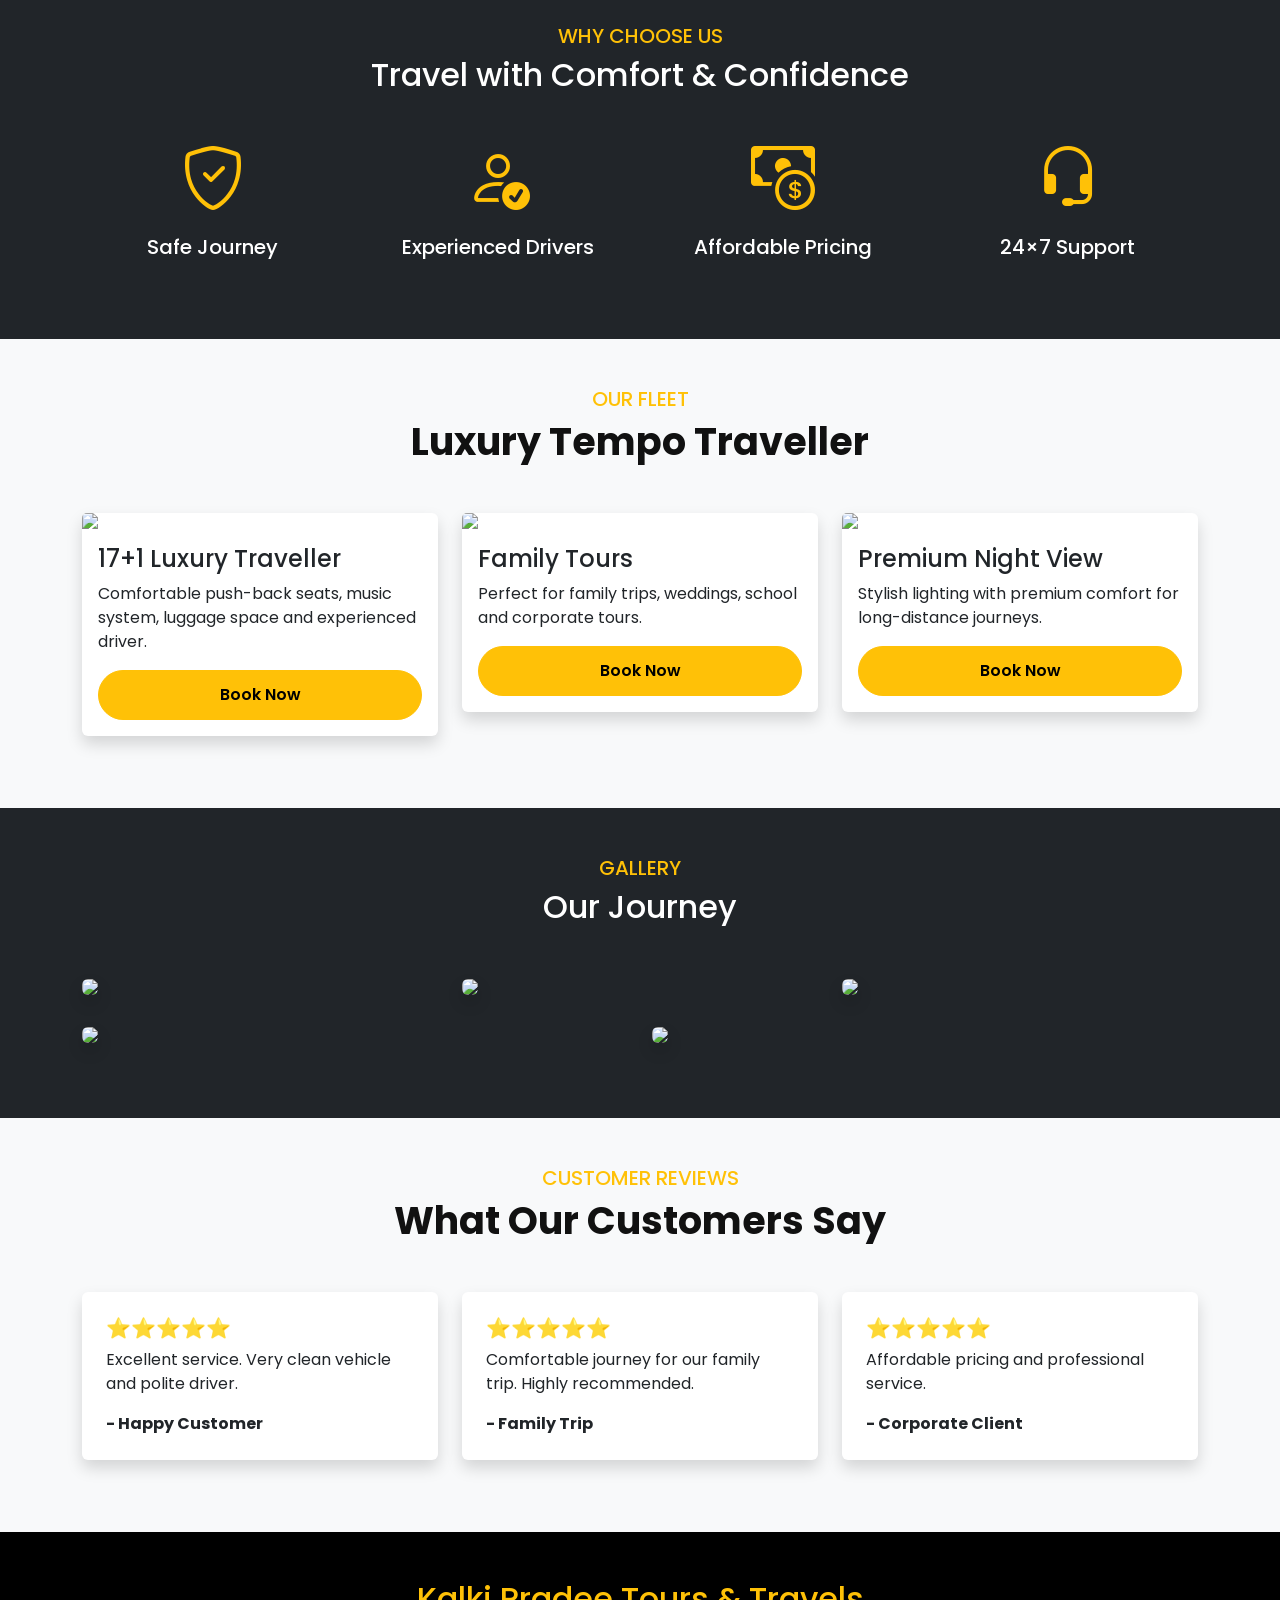
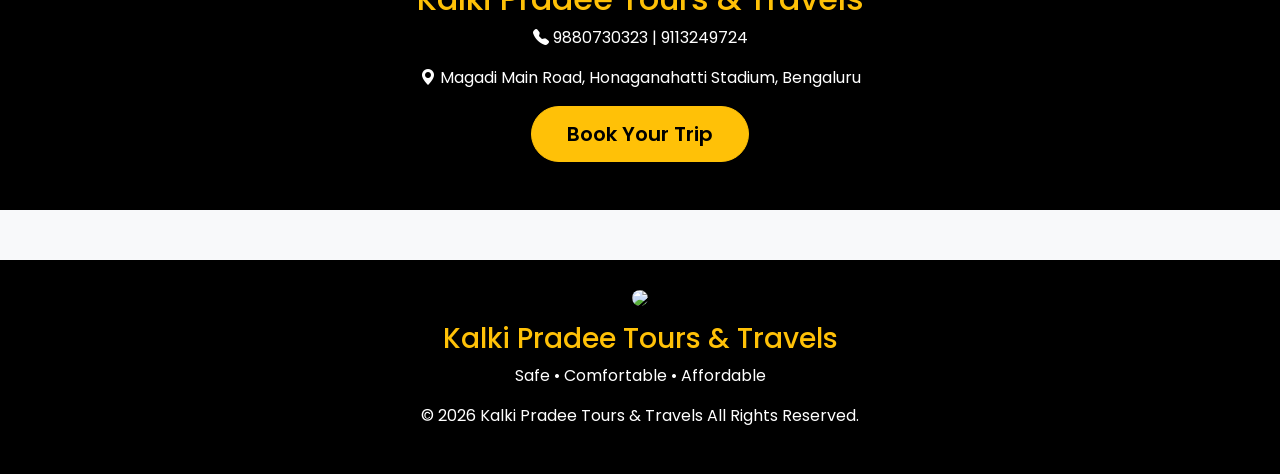
==== commit 2e23056c: "Update index.html" ====
--- a/index.html
+++ b/index.html
@@ -5,1314 +5,1042 @@
 
 <meta charset="UTF-8">
 
-<meta name="viewport"
-content="width=device-width, initial-scale=1.0">
+<meta name="viewport" content="width=device-width, initial-scale=1.0">
 
 <title>Kalki Pradee Tours & Travels</title>
 
-<link rel="icon" href="images/logo.png">
-
-<!-- Bootstrap -->
+<link rel="icon" href="images/logo.jpg">
 
 <link href="https://cdn.jsdelivr.net/npm/bootstrap@5.3.3/dist/css/bootstrap.min.css" rel="stylesheet">
 
-<!-- Bootstrap Icons -->
-
 <link rel="stylesheet"
-href="https://cdn.jsdelivr.net/npm/bootstrap-icons@1.11.3/font/bootstrap-icons.min.css">
-
-<!-- Google Font -->
-
-<link rel="preconnect" href="https://fonts.googleapis.com">
-
-<link rel="preconnect"
-href="https://fonts.gstatic.com"
-crossorigin>
-
-<link href="https://fonts.googleapis.com/css2?family=Poppins:wght@300;400;500;600;700;800&display=swap"
+href="https://cdn.jsdelivr.net/npm/bootstrap-icons@1.11.3/font/bootstrap-icons.css">
+
+<link href="https://fonts.googleapis.com/css2?family=Poppins:wght@300;400;500;600;700&display=swap"
 rel="stylesheet">
 
-<link rel="stylesheet"
-href="css/style.css">
+<style>
+
+*{
+margin:0;
+padding:0;
+box-sizing:border-box;
+font-family:'Poppins',sans-serif;
+scroll-behavior:smooth;
+}
+
+body{
+background:#f8f9fa;
+overflow-x:hidden;
+}
+
+.navbar{
+background:#000;
+padding:15px 0;
+transition:.4s;
+}
+
+.navbar-brand{
+font-weight:700;
+color:#ffc107!important;
+}
+
+.nav-link{
+color:#fff!important;
+margin-left:15px;
+font-weight:500;
+}
+
+.nav-link:hover{
+color:#ffc107!important;
+}
+
+.hero{
+
+height:100vh;
+
+background:
+linear-gradient(rgba(0,0,0,.55),
+rgba(0,0,0,.55)),
+url("images/hero.jpg");
+
+background-size:cover;
+
+background-position:center;
+
+display:flex;
+
+align-items:center;
+
+}
+
+.hero h1{
+
+font-size:60px;
+
+font-weight:700;
+
+color:white;
+
+animation:slideDown 1.2s;
+
+}
+
+.hero p{
+
+color:#eee;
+
+font-size:20px;
+
+margin:25px 0;
+
+animation:fadeIn 2s;
+
+}
+
+.btn-warning{
+
+padding:12px 35px;
+
+font-weight:600;
+
+border-radius:50px;
+
+}
+
+.hero img{
+
+width:100%;
+
+animation:float 3s infinite ease-in-out;
+
+}
+
+@keyframes float{
+
+0%{transform:translateY(0);}
+
+50%{transform:translateY(-15px);}
+
+100%{transform:translateY(0);}
+
+}
+
+@keyframes slideDown{
+
+from{
+
+opacity:0;
+
+transform:translateY(-60px);
+
+}
+
+to{
+
+opacity:1;
+
+transform:translateY(0);
+
+}
+
+}
+
+@keyframes fadeIn{
+
+from{
+
+opacity:0;
+
+}
+
+to{
+
+opacity:1;
+
+}
+
+}
+
+.section-title{
+
+font-size:38px;
+
+font-weight:700;
+
+color:#111;
+
+margin-bottom:20px;
+
+}
+
+.whatsapp{
+
+position:fixed;
+
+bottom:20px;
+
+right:20px;
+
+width:60px;
+
+height:60px;
+
+background:#25D366;
+
+border-radius:50%;
+
+display:flex;
+
+align-items:center;
+
+justify-content:center;
+
+font-size:30px;
+
+color:#fff;
+
+text-decoration:none;
+
+box-shadow:0 10px 25px rgba(0,0,0,.3);
+
+z-index:999;
+
+}
+
+.call{
+
+position:fixed;
+
+bottom:95px;
+
+right:20px;
+
+width:60px;
+
+height:60px;
+
+background:#ffc107;
+
+border-radius:50%;
+
+display:flex;
+
+align-items:center;
+
+justify-content:center;
+
+font-size:28px;
+
+color:#000;
+
+text-decoration:none;
+
+box-shadow:0 10px 25px rgba(0,0,0,.3);
+
+z-index:999;
+
+}
+
+.card{
+
+transition:.4s;
+
+border:none;
+
+}
+
+.card:hover{
+
+transform:translateY(-10px);
+
+}
+
+footer{
+
+background:#000;
+
+color:white;
+
+padding:30px;
+
+text-align:center;
+
+margin-top:50px;
+
+}
+
+</style>
 
 </head>
 
 <body>
-
-<!-- Loading Screen -->
-
-<div id="loader">
-
-<div class="loader-box">
-
-<img src="images/logo.png"
-class="loader-logo">
+  <!-- Navbar -->
+
+<nav class="navbar navbar-expand-lg fixed-top">
+
+<div class="container">
+
+<a class="navbar-brand" href="#">
+
+<img src="images/logo.jpg"
+
+width="45"
+
+class="rounded-circle me-2">
+
+Kalki Pradee Tours & Travels
+
+</a>
+
+<button
+
+class="navbar-toggler bg-warning"
+
+data-bs-toggle="collapse"
+
+data-bs-target="#menu">
+
+<span class="navbar-toggler-icon"></span>
+
+</button>
+
+<div class="collapse navbar-collapse"
+
+id="menu">
+
+<ul class="navbar-nav ms-auto">
+
+<li class="nav-item">
+
+<a class="nav-link"
+
+href="#home">
+
+Home
+
+</a>
+
+</li>
+
+<li class="nav-item">
+
+<a class="nav-link"
+
+href="#about">
+
+About
+
+</a>
+
+</li>
+
+<li class="nav-item">
+
+<a class="nav-link"
+
+href="#fleet">
+
+Fleet
+
+</a>
+
+</li>
+
+<li class="nav-item">
+
+<a class="nav-link"
+
+href="#gallery">
+
+Gallery
+
+</a>
+
+</li>
+
+<li class="nav-item">
+
+<a class="nav-link"
+
+href="#contact">
+
+Contact
+
+</a>
+
+</li>
+
+</ul>
+
+</div>
+
+</div>
+
+</nav>
+
+<!-- Hero -->
+
+<section
+
+class="hero"
+
+id="home">
+
+<div class="container">
+
+<div class="row align-items-center">
+
+<div class="col-lg-6">
+
+<h5 class="text-warning">
+
+WELCOME TO
+
+</h5>
+
+<h1>
+
+Travel Without Limits
+
+</h1>
+
+<p>
+
+Luxury Tempo Traveller Rental
+
+for Family Trips,
+
+Pilgrimage Tours,
+
+Corporate Tours,
+
+School & College Trips,
+
+and South India Packages.
+
+</p>
+
+<a
+
+href="booking.html"
+
+class="btn btn-warning btn-lg me-3">
+
+Book Now
+
+</a>
+
+<a
+
+href="https://wa.me/919880730323"
+
+target="_blank"
+
+class="btn btn-success btn-lg">
+
+<i class="bi bi-whatsapp"></i>
+
+WhatsApp
+
+</a>
+
+</div>
+
+<div class="col-lg-6 text-center">
+
+<img
+
+src="images/hero.jpg"
+
+class="img-fluid rounded-4 shadow-lg">
+
+</div>
+
+</div>
+
+</div>
+
+</section>
+<!-- About -->
+
+<section id="about" class="py-5">
+
+<div class="container">
+
+<div class="row align-items-center">
+
+<div class="col-lg-6">
+
+<img
+
+src="images/traveller2.jpg"
+
+class="img-fluid rounded-4 shadow-lg">
+
+</div>
+
+<div class="col-lg-6">
+
+<h5 class="text-warning">
+
+ABOUT US
+
+</h5>
+
+<h2 class="section-title">
+
+Kalki Pradee Tours & Travels
+
+</h2>
+
+<p>
+
+Kalki Pradee Tours & Travels is a trusted Tempo Traveller rental service providing safe, comfortable, and affordable travel across Karnataka and South India.
+
+</p>
+
+<p>
+
+Whether it's a family vacation, temple tour, wedding, school trip, or corporate outing, we ensure every journey is memorable with well-maintained vehicles and experienced drivers.
+
+</p>
+
+<div class="row mt-4">
+
+<div class="col-6 mb-3">
+
+<div class="card shadow p-3 text-center">
+
+<h2 class="text-warning">
+
+500+
+
+</h2>
+
+<p>
+
+Happy Trips
+
+</p>
+
+</div>
+
+</div>
+
+<div class="col-6 mb-3">
+
+<div class="card shadow p-3 text-center">
+
+<h2 class="text-warning">
+
+1000+
+
+</h2>
+
+<p>
+
+Happy Customers
+
+</p>
+
+</div>
+
+</div>
+
+<div class="col-6">
+
+<div class="card shadow p-3 text-center">
+
+<h2 class="text-warning">
+
+24×7
+
+</h2>
+
+<p>
+
+Customer Support
+
+</p>
+
+</div>
+
+</div>
+
+<div class="col-6">
+
+<div class="card shadow p-3 text-center">
+
+<h2 class="text-warning">
+
+100%
+
+</h2>
+
+<p>
+
+Safe Journey
+
+</p>
+
+</div>
+
+</div>
+
+</div>
+
+</div>
+
+</div>
+
+</div>
+
+</section>
+
+<!-- Why Choose Us -->
+
+<section class="py-5 bg-dark text-white">
+
+<div class="container">
+
+<div class="text-center mb-5">
+
+<h5 class="text-warning">
+
+WHY CHOOSE US
+
+</h5>
 
 <h2>
 
-Kalki Pradee
+Travel with Comfort & Confidence
 
 </h2>
 
-<p>
-
-Tours & Travels
-
-</p>
-
-<div class="spinner-border text-warning"></div>
-
-</div>
-
-</div>
-
-<!-- Navbar -->
-
-<nav class="navbar navbar-expand-lg navbar-dark fixed-top glass">
+</div>
+
+<div class="row text-center">
+
+<div class="col-lg-3 col-6 mb-4">
+
+<i class="bi bi-shield-check display-3 text-warning"></i>
+
+<h5 class="mt-3">
+
+Safe Journey
+
+</h5>
+
+</div>
+
+<div class="col-lg-3 col-6 mb-4">
+
+<i class="bi bi-person-check display-3 text-warning"></i>
+
+<h5 class="mt-3">
+
+Experienced Drivers
+
+</h5>
+
+</div>
+
+<div class="col-lg-3 col-6 mb-4">
+
+<i class="bi bi-cash-coin display-3 text-warning"></i>
+
+<h5 class="mt-3">
+
+Affordable Pricing
+
+</h5>
+
+</div>
+
+<div class="col-lg-3 col-6 mb-4">
+
+<i class="bi bi-headset display-3 text-warning"></i>
+
+<h5 class="mt-3">
+
+24×7 Support
+
+</h5>
+
+</div>
+
+</div>
+
+</div>
+
+</section>
+<!-- Fleet -->
+
+<section id="fleet" class="py-5">
 
 <div class="container">
 
-<a class="navbar-brand fw-bold"
-href="#">
-
-<i class="bi bi-bus-front-fill text-warning"></i>
-
-Kalki Pradee
-
-</a>
-
-<button class="navbar-toggler"
-
-data-bs-toggle="collapse"
-
-data-bs-target="#menu">
-
-<span class="navbar-toggler-icon">
-
-</span>
-
-</button>
-
-<div class="collapse navbar-collapse"
-
-id="menu">
-
-<ul class="navbar-nav ms-auto">
-
-<li class="nav-item">
-
-<a class="nav-link active"
-
-href="#">
-
-Home
-
-</a>
-
-</li>
-
-<li class="nav-item">
-
-<a class="nav-link"
-
-href="#packages">
-
-Packages
-
-</a>
-
-</li>
-
-<li class="nav-item">
-
-<a class="nav-link"
-
-href="#fleet">
-
-Fleet
-
-</a>
-
-</li>
-
-<li class="nav-item">
-
-<a class="nav-link"
-
-href="#gallery">
-
-Gallery
-
-</a>
-
-</li>
-
-<li class="nav-item">
-
-<a class="nav-link"
-
-href="#contact">
-
-Contact
-
-</a>
-
-</li>
-
-</ul>
-
-<div class="ms-lg-3">
-
-<a href="login.html"
-
-class="btn btn-warning">
-
-Login
-
-</a>
-
-</div>
-
-</div>
-
-</div>
-
-</nav>
-
-<!-- Hero -->
-
-<section class="hero">
-
-<div class="overlay">
-
-<h5 class="text-warning">WELCOME TO</h5>
-
-<h1 class="display-2 fw-bold animate-title">
-Travel Without Limits
-</h1>
-
-<p class="lead">
-Premium Tempo Traveller Rental Across South India
-</p>
-
-<a href="booking.html" class="btn btn-warning btn-lg">
+<div class="text-center mb-5">
+
+<h5 class="text-warning">OUR FLEET</h5>
+
+<h2 class="section-title">
+
+Luxury Tempo Traveller
+
+</h2>
+
+</div>
+
+<div class="row">
+
+<div class="col-lg-4 mb-4">
+
+<div class="card shadow">
+
+<img src="images/hero.jpg"
+
+class="card-img-top">
+
+<div class="card-body">
+
+<h4>17+1 Luxury Traveller</h4>
+
+<p>
+
+Comfortable push-back seats, music system, luggage space and experienced driver.
+
+</p>
+
+<a href="booking.html"
+
+class="btn btn-warning w-100">
+
 Book Now
-</a>
+
+</a>
+
+</div>
+
+</div>
+
+</div>
+
+<div class="col-lg-4 mb-4">
+
+<div class="card shadow">
+
+<img src="images/traveller2.jpg"
+
+class="card-img-top">
+
+<div class="card-body">
+
+<h4>Family Tours</h4>
+
+<p>
+
+Perfect for family trips, weddings, school and corporate tours.
+
+</p>
+
+<a href="booking.html"
+
+class="btn btn-warning w-100">
+
+Book Now
+
+</a>
+
+</div>
+
+</div>
+
+</div>
+
+<div class="col-lg-4 mb-4">
+
+<div class="card shadow">
+
+<img src="images/night.jpg"
+
+class="card-img-top">
+
+<div class="card-body">
+
+<h4>Premium Night View</h4>
+
+<p>
+
+Stylish lighting with premium comfort for long-distance journeys.
+
+</p>
+
+<a href="booking.html"
+
+class="btn btn-warning w-100">
+
+Book Now
+
+</a>
+
+</div>
+
+</div>
+
+</div>
+
+</div>
 
 </div>
 
 </section>
 
-<!-- Quick Booking -->
-
-<section class="quick-book">
+<!-- Gallery -->
+
+<section id="gallery"
+
+class="py-5 bg-dark text-white">
 
 <div class="container">
 
-<div class="card shadow-lg border-0">
-
-<div class="card-body">
-
-<h3 class="text-center mb-4">
-
-Quick Trip Planner
+<div class="text-center mb-5">
+
+<h5 class="text-warning">
+
+GALLERY
+
+</h5>
+
+<h2>
+
+Our Journey
+
+</h2>
+
+</div>
+
+<div class="row">
+
+<div class="col-lg-4 col-6 mb-4">
+
+<img src="images/hero.jpg"
+
+class="img-fluid rounded shadow">
+
+</div>
+
+<div class="col-lg-4 col-6 mb-4">
+
+<img src="images/traveller2.jpg"
+
+class="img-fluid rounded shadow">
+
+</div>
+
+<div class="col-lg-4 col-6 mb-4">
+
+<img src="images/night.jpg"
+
+class="img-fluid rounded shadow">
+
+</div>
+
+<div class="col-lg-6 mb-4">
+
+<img src="images/customers.jpg"
+
+class="img-fluid rounded shadow">
+
+</div>
+
+<div class="col-lg-6 mb-4">
+
+<img src="images/logo.jpg"
+
+class="img-fluid rounded shadow">
+
+</div>
+
+</div>
+
+</div>
+
+</section>
+
+<!-- Customer Reviews -->
+
+<section class="py-5">
+
+<div class="container">
+
+<div class="text-center">
+
+<h5 class="text-warning">
+
+CUSTOMER REVIEWS
+
+</h5>
+
+<h2 class="section-title">
+
+What Our Customers Say
+
+</h2>
+
+</div>
+
+<div class="row mt-5">
+
+<div class="col-lg-4 mb-4">
+
+<div class="card shadow p-4">
+
+<h5>⭐⭐⭐⭐⭐</h5>
+
+<p>
+
+Excellent service. Very clean vehicle and polite driver.
+
+</p>
+
+<b>- Happy Customer</b>
+
+</div>
+
+</div>
+
+<div class="col-lg-4 mb-4">
+
+<div class="card shadow p-4">
+
+<h5>⭐⭐⭐⭐⭐</h5>
+
+<p>
+
+Comfortable journey for our family trip. Highly recommended.
+
+</p>
+
+<b>- Family Trip</b>
+
+</div>
+
+</div>
+
+<div class="col-lg-4 mb-4">
+
+<div class="card shadow p-4">
+
+<h5>⭐⭐⭐⭐⭐</h5>
+
+<p>
+
+Affordable pricing and professional service.
+
+</p>
+
+<b>- Corporate Client</b>
+
+</div>
+
+</div>
+
+</div>
+
+</div>
+
+</section>
+
+<!-- Contact -->
+
+<section id="contact"
+
+class="py-5 bg-black text-white">
+
+<div class="container text-center">
+
+<h2 class="text-warning">
+
+Kalki Pradee Tours & Travels
+
+</h2>
+
+<p>
+
+<i class="bi bi-telephone-fill"></i>
+
+9880730323
+
+|
+
+9113249724
+
+</p>
+
+<p>
+
+<i class="bi bi-geo-alt-fill"></i>
+
+Magadi Main Road,
+
+Honaganahatti Stadium,
+
+Bengaluru
+
+</p>
+
+<a href="booking.html"
+
+class="btn btn-warning btn-lg">
+
+Book Your Trip
+
+</a>
+
+</div>
+
+</section>
+
+<a href="https://wa.me/919880730323"
+
+class="whatsapp"
+
+target="_blank">
+
+<i class="bi bi-whatsapp"></i>
+
+</a>
+
+<a href="tel:+919880730323"
+
+class="call">
+
+<i class="bi bi-telephone-fill"></i>
+
+</a>
+
+<footer>
+
+<img src="images/logo.jpg"
+
+width="80"
+
+class="rounded-circle mb-3">
+
+<h3 class="text-warning">
+
+Kalki Pradee Tours & Travels
 
 </h3>
 
-<div class="row">
-
-<div class="col-md-3">
-
-<input
-type="text"
-
-class="form-control"
-
-placeholder="Pickup">
-
-</div>
-
-<div class="col-md-3">
-
-<input
-type="text"
-
-class="form-control"
-
-placeholder="Destination">
-
-</div>
-
-<div class="col-md-2">
-
-<input
-type="date"
-
-class="form-control">
-
-</div>
-
-<div class="col-md-2">
-
-<select
-class="form-select">
-
-<option>
-
-Vehicle
-
-</option>
-
-<option>
-
-12+1 AC
-
-</option>
-
-<option>
-
-17 Seater
-
-</option>
-
-</select>
-
-</div>
-
-<div class="col-md-2">
-
-<button
-
-class="btn btn-warning w-100">
-
-Search
-
-</button>
-
-</div>
-
-</div>
-
-</div>
-
-</div>
-
-</div>
-
-</section>
-
-<!-- Start Why Choose Us -->
-
-<section class="py-5">
-
-<div class="container">
-
-<h2 class="text-center fw-bold">
-
-Why Travel With Us?
-
-</h2>
-
-<p class="text-center text-muted">
+<p>
 
 Safe • Comfortable • Affordable
 
 </p>
 
-<div class="row mt-5">
-  <!-- Feature Card 1 -->
-
-<div class="col-lg-4 col-md-6 mb-4">
-
-<div class="card h-100 border-0 shadow feature-card">
-
-<div class="card-body text-center">
-
-<i class="bi bi-bus-front-fill display-3 text-warning"></i>
-
-<h4 class="mt-4">
-
-Luxury Vehicles
-
-</h4>
-
-<p>
-
-Well maintained AC & Non-AC Tempo Travellers with comfortable pushback seats, charging ports and spacious interiors.
-
-</p>
-
-</div>
-
-</div>
-
-</div>
-
-<!-- Feature Card 2 -->
-
-<div class="col-lg-4 col-md-6 mb-4">
-
-<div class="card h-100 border-0 shadow feature-card">
-
-<div class="card-body text-center">
-
-<i class="bi bi-shield-check display-3 text-warning"></i>
-
-<h4 class="mt-4">
-
-Safe Journey
-
-</h4>
-
-<p>
-
-Experienced drivers with years of touring experience across South India.
-
-</p>
-
-</div>
-
-</div>
-
-</div>
-
-<!-- Feature Card 3 -->
-
-<div class="col-lg-4 col-md-6 mb-4">
-
-<div class="card h-100 border-0 shadow feature-card">
-
-<div class="card-body text-center">
-
-<i class="bi bi-geo-alt-fill display-3 text-warning"></i>
-
-<h4 class="mt-4">
-
-Custom Packages
-
-</h4>
-
-<p>
-
-Create your own travel itinerary according to your comfort and budget.
-
-</p>
-
-</div>
-
-</div>
-
-</div>
-
-</div>
-
-</div>
-
-</section>
-
-<!-- Popular Packages -->
-
-<section id="packages" class="py-5 bg-dark text-white">
-
-<div class="container">
-
-<div class="text-center mb-5">
-
-<h2 class="fw-bold">
-
-Popular Destinations
-
-</h2>
-
-<p>
-
-Choose your favourite destination
-
-</p>
-
-</div>
-
-<div class="row">
-
-<!-- Package -->
-
-<div class="col-lg-4 mb-4">
-
-<div class="card border-0 shadow package-card">
-
-<img src="images/chikmagalur.jpg"
-
-class="card-img-top">
-
-<div class="card-body">
-
-<h4>
-
-Chikkamagaluru
-
-</h4>
-
-<p>
-
-2 Days / 1 Night
-
-</p>
-
-<div class="d-flex justify-content-between">
-
-<span class="badge bg-warning text-dark">
-
-Popular
-
-</span>
-
-<a href="booking.html"
-
-class="btn btn-warning">
-
-Book
-
-</a>
-
-</div>
-
-</div>
-
-</div>
-
-</div>
-
-<div class="col-lg-4 mb-4">
-
-<div class="card border-0 shadow package-card">
-
-<img src="images/coorg.jpg"
-
-class="card-img-top">
-
-<div class="card-body">
-
-<h4>
-
-Coorg
-
-</h4>
-
-<p>
-
-2 Days / 1 Night
-
-</p>
-
-<div class="d-flex justify-content-between">
-
-<span class="badge bg-success">
-
-Nature
-
-</span>
-
-<a href="booking.html"
-
-class="btn btn-warning">
-
-Book
-
-</a>
-
-</div>
-
-</div>
-
-</div>
-
-</div>
-
-<div class="col-lg-4 mb-4">
-
-<div class="card border-0 shadow package-card">
-
-<img src="images/ooty.jpg"
-
-class="card-img-top">
-
-<div class="card-body">
-
-<h4>
-
-Ooty
-
-</h4>
-
-<p>
-
-3 Days / 2 Nights
-
-</p>
-
-<div class="d-flex justify-content-between">
-
-<span class="badge bg-primary">
-
-Hill Station
-
-</span>
-
-<a href="booking.html"
-
-class="btn btn-warning">
-
-Book
-
-</a>
-
-</div>
-
-</div>
-
-</div>
-
-</div>
-
-<div class="col-lg-4 mb-4">
-
-<div class="card border-0 shadow package-card">
-
-<img src="images/kodaikanal.jpg"
-
-class="card-img-top">
-
-<div class="card-body">
-
-<h4>
-
-Kodaikanal
-
-</h4>
-
-<p>
-
-3 Days / 2 Nights
-
-</p>
-
-<div class="d-flex justify-content-between">
-
-<span class="badge bg-danger">
-
-Trending
-
-</span>
-
-<a href="booking.html"
-
-class="btn btn-warning">
-
-Book
-
-</a>
-
-</div>
-
-</div>
-
-</div>
-
-</div>
-
-<div class="col-lg-4 mb-4">
-
-<div class="card border-0 shadow package-card">
-
-<img src="images/kerala.jpg"
-
-class="card-img-top">
-
-<div class="card-body">
-
-<h4>
-
-Kerala
-
-</h4>
-
-<p>
-
-5 Days Tour
-
-</p>
-
-<div class="d-flex justify-content-between">
-
-<span class="badge bg-info">
-
-Premium
-
-</span>
-
-<a href="booking.html"
-
-class="btn btn-warning">
-
-Book
-
-</a>
-
-</div>
-
-</div>
-
-</div>
-
-</div>
-
-<div class="col-lg-4 mb-4">
-
-<div class="card border-0 shadow package-card">
-
-<img src="images/goa.jpg"
-
-class="card-img-top">
-
-<div class="card-body">
-
-<h4>
-
-Goa
-
-</h4>
-
-<p>
-
-4 Days Tour
-
-</p>
-
-<div class="d-flex justify-content-between">
-
-<span class="badge bg-warning text-dark">
-
-Holiday
-
-</span>
-
-<a href="booking.html"
-
-class="btn btn-warning">
-
-Book
-
-</a>
-
-</div>
-
-</div>
-
-</div>
-
-</div>
-
-</div>
-
-</div>
-
-</section>
-
-<!-- Fleet Section -->
-
-<section id="fleet" class="py-5">
-
-<div class="container">
-
-<div class="text-center mb-5">
-
-<h2 class="fw-bold">
-
-Our Premium Fleet
-
-</h2>
-
-<p>
-
-Comfort that makes every journey memorable
-
-</p>
-
-</div>
-
-<div class="row">
-  <!-- Vehicle 1 -->
-
-<div class="col-lg-4 mb-4">
-
-<div class="card border-0 shadow-lg vehicle-card">
-
-<img src="images/traveller1.jpg"
-class="card-img-top">
-
-<div class="card-body">
-
-<h4>
-
-12+1 AC Tempo Traveller
-
-</h4>
-
-<ul class="list-group list-group-flush">
-
-<li class="list-group-item">
-✔ Pushback Seats
-</li>
-
-<li class="list-group-item">
-✔ Music System
-</li>
-
-<li class="list-group-item">
-✔ Mobile Charging
-</li>
-
-<li class="list-group-item">
-✔ First Aid Kit
-</li>
-
-<li class="list-group-item">
-✔ Luggage Space
-</li>
-
-</ul>
-
-<div class="text-center mt-4">
-
-<a href="booking.html"
-class="btn btn-warning">
-
-Book Vehicle
-
-</a>
-
-</div>
-
-</div>
-
-</div>
-
-</div>
-
-<!-- Vehicle 2 -->
-
-<div class="col-lg-4 mb-4">
-
-<div class="card border-0 shadow-lg vehicle-card">
-
-<img src="images/traveller2.jpg"
-class="card-img-top">
-
-<div class="card-body">
-
-<h4>
-
-17 Seater Traveller
-
-</h4>
-
-<ul class="list-group list-group-flush">
-
-<li class="list-group-item">
-✔ Luxury Interior
-</li>
-
-<li class="list-group-item">
-✔ LED Lighting
-</li>
-
-<li class="list-group-item">
-✔ Pushback Seats
-</li>
-
-<li class="list-group-item">
-✔ Air Conditioner
-</li>
-
-<li class="list-group-item">
-✔ Spacious Cabin
-</li>
-
-</ul>
-
-<div class="text-center mt-4">
-
-<a href="booking.html"
-class="btn btn-warning">
-
-Book Vehicle
-
-</a>
-
-</div>
-
-</div>
-
-</div>
-
-</div>
-
-<!-- Vehicle 3 -->
-
-<div class="col-lg-4 mb-4">
-
-<div class="card border-0 shadow-lg vehicle-card">
-
-<img src="images/traveller3.jpg"
-class="card-img-top">
-
-<div class="card-body">
-
-<h4>
-
-Premium Traveller
-
-</h4>
-
-<ul class="list-group list-group-flush">
-
-<li class="list-group-item">
-✔ Tourist Permit
-</li>
-
-<li class="list-group-item">
-✔ Professional Driver
-</li>
-
-<li class="list-group-item">
-✔ Bluetooth Audio
-</li>
-
-<li class="list-group-item">
-✔ Comfortable Ride
-</li>
-
-<li class="list-group-item">
-✔ Family Friendly
-</li>
-
-</ul>
-
-<div class="text-center mt-4">
-
-<a href="booking.html"
-class="btn btn-warning">
-
-Book Vehicle
-
-</a>
-
-</div>
-
-</div>
-
-</div>
-
-</div>
-
-</div>
-
-</div>
-
-</section>
-
-<!-- Fare Calculator -->
-
-<section class="py-5 bg-warning">
-
-<div class="container">
-
-<div class="text-center">
-
-<h2 class="fw-bold">
-
-Trip Fare Calculator
-
-</h2>
-
-<p>
-
-Get your estimated travel cost instantly.
-
-</p>
-
-</div>
-
-<div class="row mt-5">
-
-<div class="col-md-3">
-
-<input
-type="number"
-id="km"
-class="form-control"
-placeholder="Distance (KM)">
-
-</div>
-
-<div class="col-md-3">
-
-<select
-id="vehicle"
-class="form-select">
-
-<option value="19">
-
-Non AC (₹19/KM)
-
-</option>
-
-<option value="23">
-
-AC (₹23/KM)
-
-</option>
-
-</select>
-
-</div>
-
-<div class="col-md-3">
-
-<input
-type="number"
-id="days"
-class="form-control"
-placeholder="Trip Days">
-
-</div>
-
-<div class="col-md-3">
-
-<button
-onclick="calculateFare()"
-class="btn btn-dark w-100">
-
-Calculate Fare
-
-</button>
-
-</div>
-
-</div>
-
-<div class="mt-5 text-center">
-
-<h3>
-
-Estimated Amount
-
-</h3>
-
-<h1 id="fare">
-
-₹0
-
-</h1>
-
-</div>
-
-</div>
-
-</section>
-
-<script>
-
-function calculateFare(){
-
-let km=
-parseFloat(document.getElementById("km").value);
-
-let rate=
-parseFloat(document.getElementById("vehicle").value);
-
-let days=
-parseFloat(document.getElementById("days").value);
-
-if(isNaN(km)||isNaN(days)){
-
-alert("Enter all details");
-
-return;
-
-}
-
-let total=(km*rate)+(days*500);
-
-document.getElementById("fare").innerHTML="₹"+total;
-
-}
-
-</script>
-<!-- =========================
-        GALLERY
-========================= -->
-
-<section id="gallery" class="py-5 bg-dark text-white">
-
-<div class="container">
-
-<div class="text-center mb-5">
-
-<h2 class="fw-bold">
-
-Travel Gallery
-
-</h2>
-
-<p>
-
-Our Beautiful Travel Memories
-
-</p>
-
-</div>
-
-<div class="row g-4">
-
-<div class="col-lg-4">
-
-<img src="images/gallery1.jpg"
-class="img-fluid rounded shadow gallery-img">
-
-</div>
-
-<div class="col-lg-4">
-
-<img src="images/gallery2.jpg"
-class="img-fluid rounded shadow gallery-img">
-
-</div>
-
-<div class="col-lg-4">
-
-<img src="images/gallery3.jpg"
-class="img-fluid rounded shadow gallery-img">
-
-</div>
-
-<div class="col-lg-4">
-
-<img src="images/gallery4.jpg"
-class="img-fluid rounded shadow gallery-img">
-
-</div>
-
-<div class="col-lg-4">
-
-<img src="images/gallery5.jpg"
-class="img-fluid rounded shadow gallery-img">
-
-</div>
-
-<div class="col-lg-4">
-
-<img src="images/gallery6.jpg"
-class="img-fluid rounded shadow gallery-img">
-
-</div>
-
-</div>
-
-</div>
-
-</section>
-
-<!-- =========================
-      CUSTOMER REVIEWS
-========================= -->
-
-<section class="py-5">
-
-<div class="container">
-
-<div class="text-center mb-5">
-
-<h2 class="fw-bold">
-
-Happy Customers
-
-</h2>
-
-</div>
-
-<div class="row">
-
-<div class="col-md-4">
-
-<div class="card border-0 shadow-lg h-100">
-
-<div class="card-body">
-
-⭐⭐⭐⭐⭐
-
-<p class="mt-3">
-
-Wonderful experience.
-Vehicle was neat,
-driver was friendly.
-
-</p>
-
-<h5>
-
-Rahul
-
-</h5>
-
-</div>
-
-</div>
-
-</div>
-
-<div class="col-md-4">
-
-<div class="card border-0 shadow-lg h-100">
-
-<div class="card-body">
-
-⭐⭐⭐⭐⭐
-
-<p class="mt-3">
-
-Best Tempo Traveller
-service in Karnataka.
-
-</p>
-
-<h5>
-
-Priya
-
-</h5>
-
-</div>
-
-</div>
-
-</div>
-
-<div class="col-md-4">
-
-<div class="card border-0 shadow-lg h-100">
-
-<div class="card-body">
-
-⭐⭐⭐⭐⭐
-
-<p class="mt-3">
-
-Highly recommended
-for family trips.
-
-</p>
-
-<h5>
-
-Arun
-
-</h5>
-
-</div>
-
-</div>
-
-</div>
-
-</div>
-
-</div>
-
-</section>
-
-<!-- =========================
-      CONTACT
-========================= -->
-
-<section id="contact" class="py-5">
-
-<div class="container">
-
-<h2 class="text-center text-warning">
-
-Kalki Pradee Tours & Travels
-
-</h2>
-
-<div class="text-center mt-4">
-
-<h5>
-
-📞 9880730323
-
-</h5>
-
-<h5>
-
-📞 9113249724
-
-</h5>
-
-<p>
-
-📍 Magadi Main Road,
-Honaganahatti Stadium,
-Bengaluru
-
-</p>
-
-</div>
-
-</div>
-
-</section>
-
-<!-- Floating Buttons -->
-
-<a href="tel:9880730323"
-class="btn btn-warning rounded-circle floating-call">
-
-<i class="bi bi-telephone-fill"></i>
-
-</a>
-
-<a href="https://wa.me/919880730323"
-class="btn btn-success rounded-circle floating-whatsapp">
-
-<i class="bi bi-whatsapp"></i>
-
-</a>
-
-<!-- Footer -->
-
-<footer class="bg-black text-center text-white py-4">
-
-<div class="container">
-
-<h3 class="text-warning">
-
-Kalki Pradee Tours & Travels
-
-</h3>
-
-<p>
-
-Travel Beyond Limits
-
-</p>
-  <a href="tel:+919xxxxxxxxx"
-class="call-btn">
-
-<i class="bi bi-telephone-fill"></i>
-
-  </a>
-
 <p>
 
 © 2026 Kalki Pradee Tours & Travels
@@ -1321,15 +1049,10 @@
 
 </p>
 
-</div>
-
 </footer>
 
 <script src="https://cdn.jsdelivr.net/npm/bootstrap@5.3.3/dist/js/bootstrap.bundle.min.js"></script>
 
-<script type="module" src="js/app.js"></script>
-
 </body>
 
-  </html>
-  
+</html>
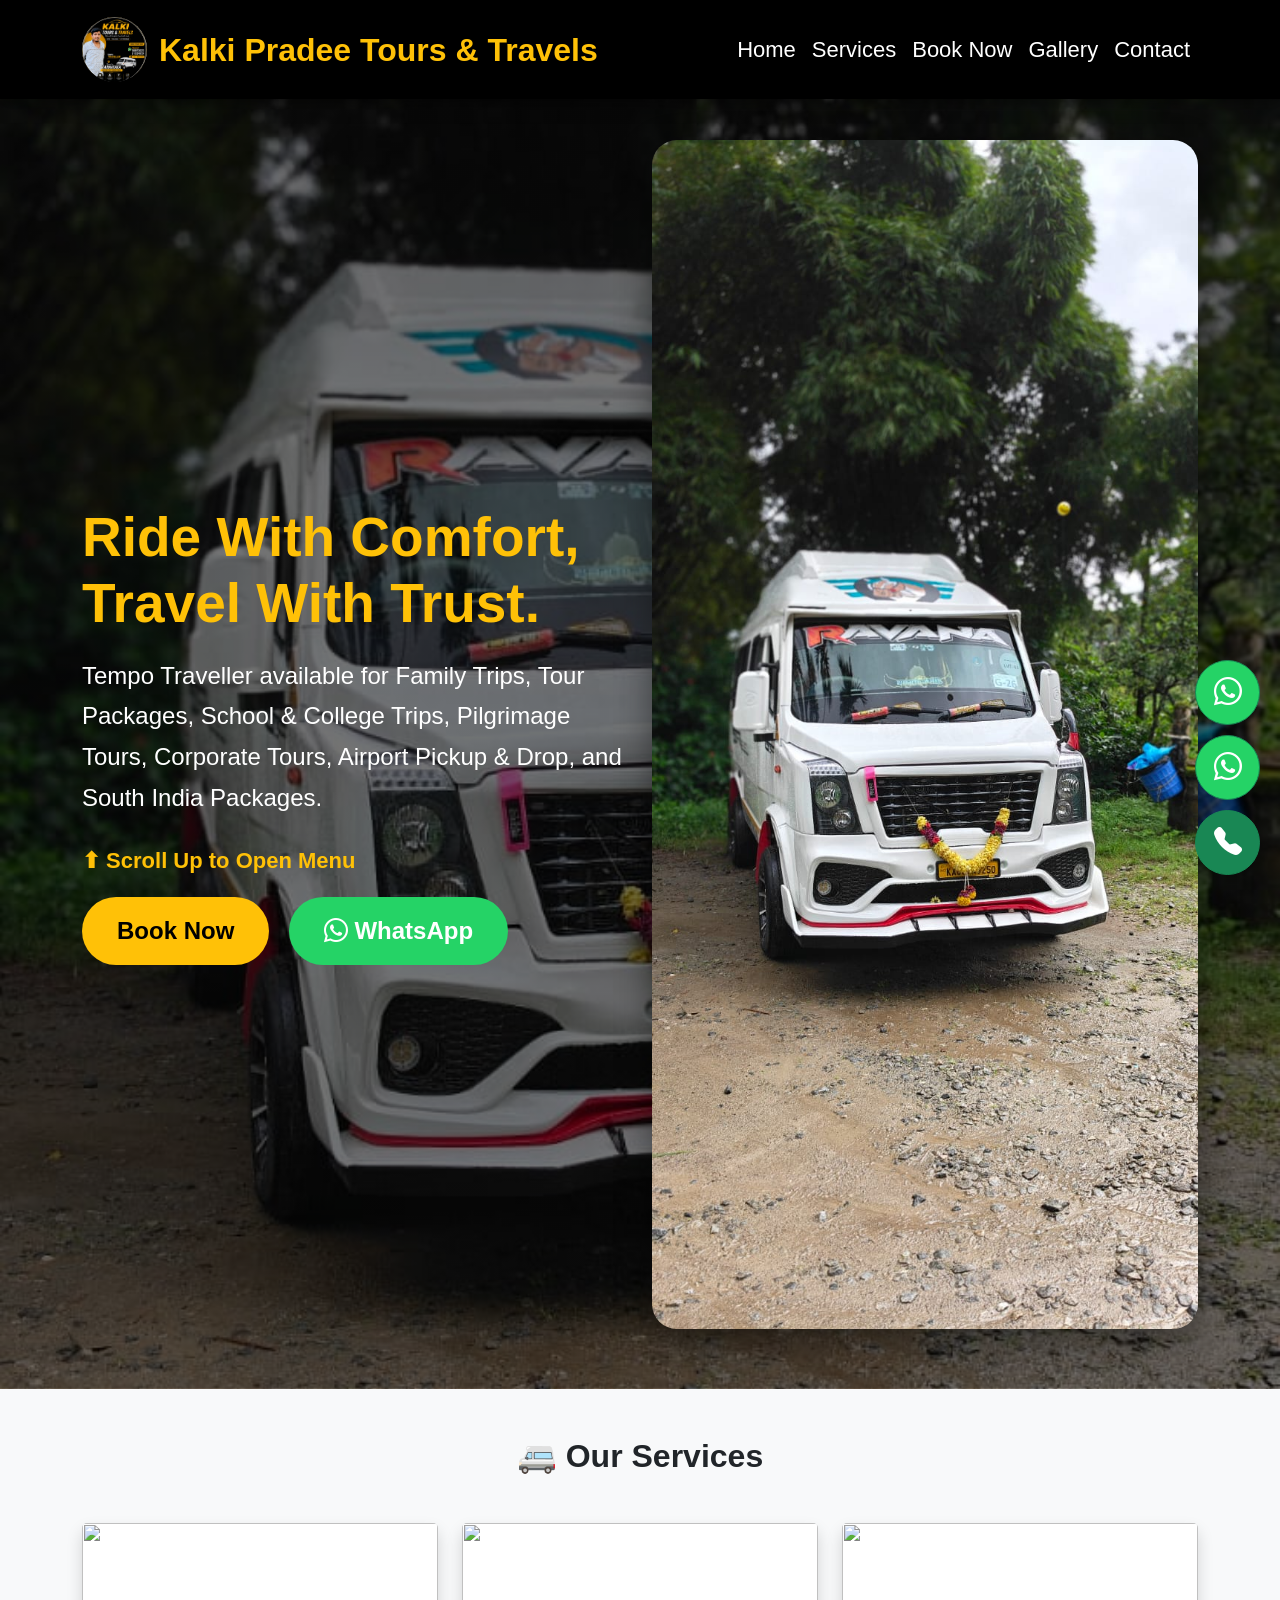
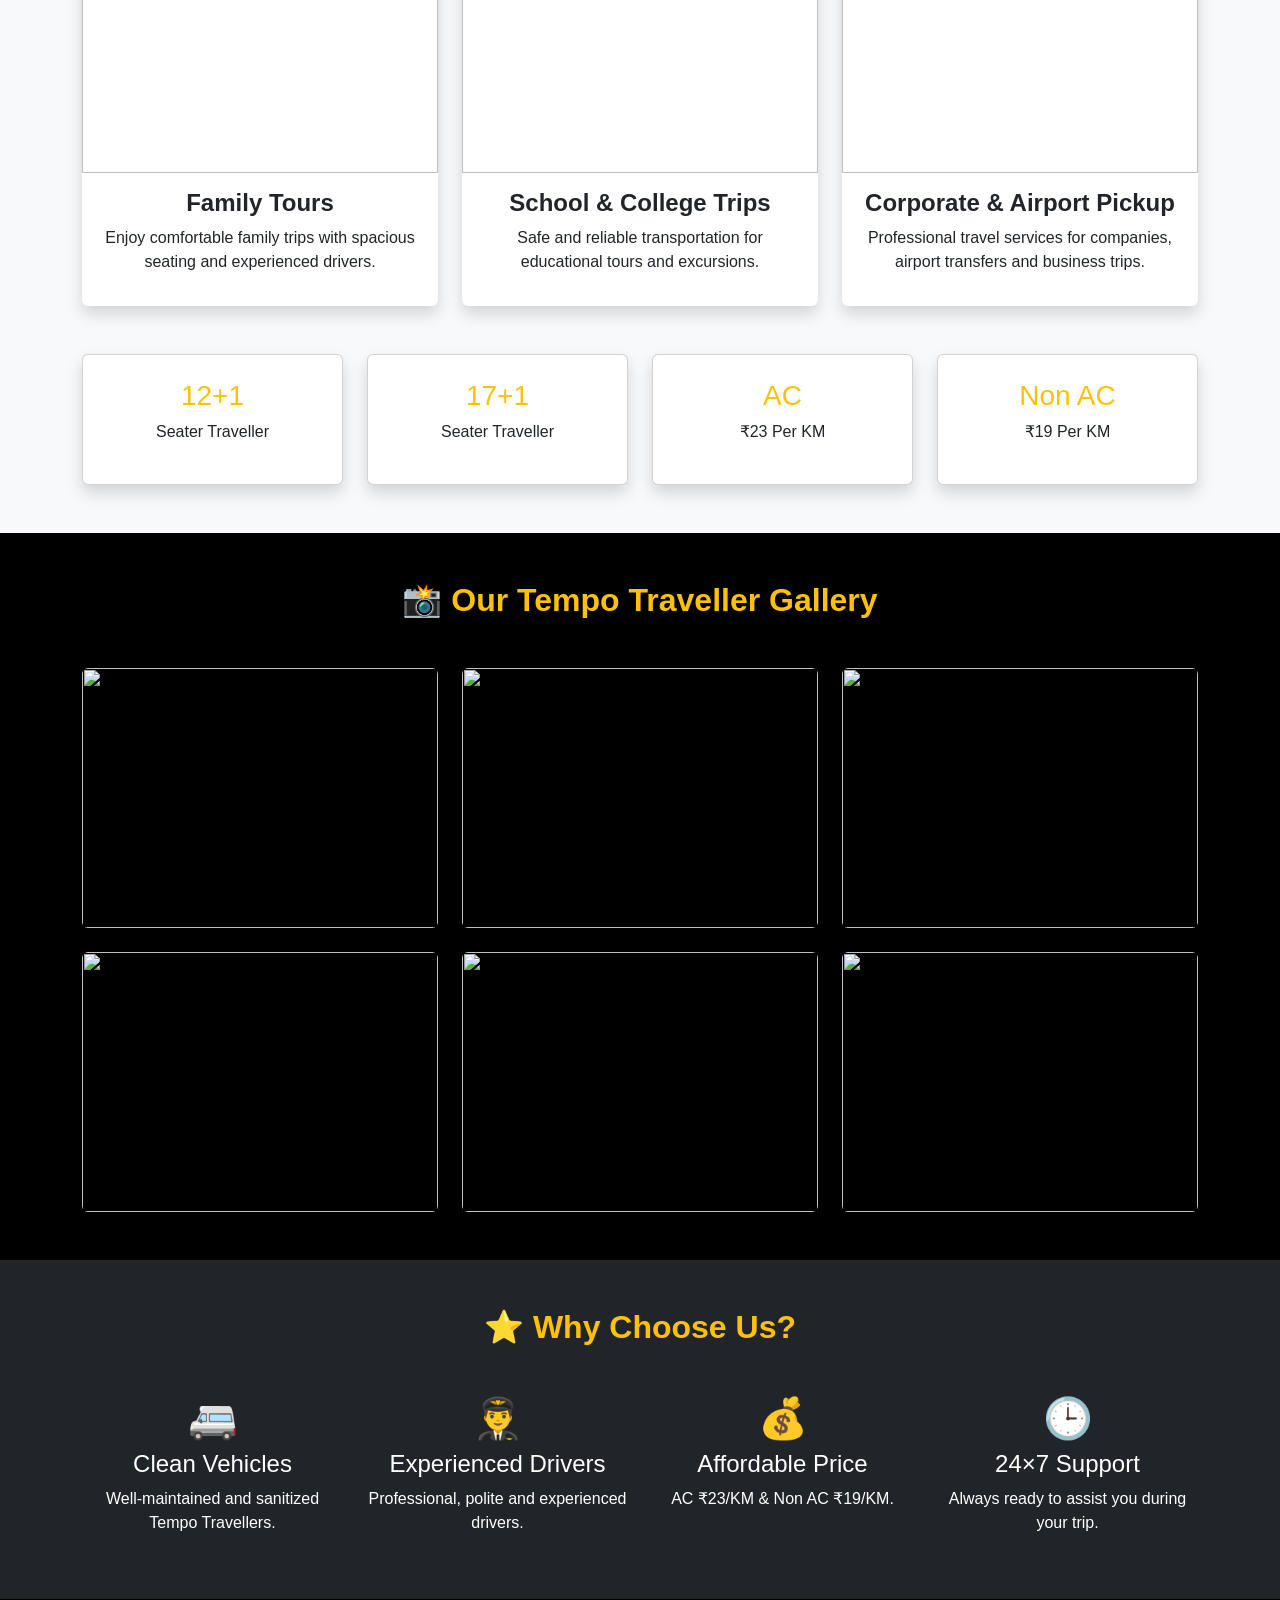
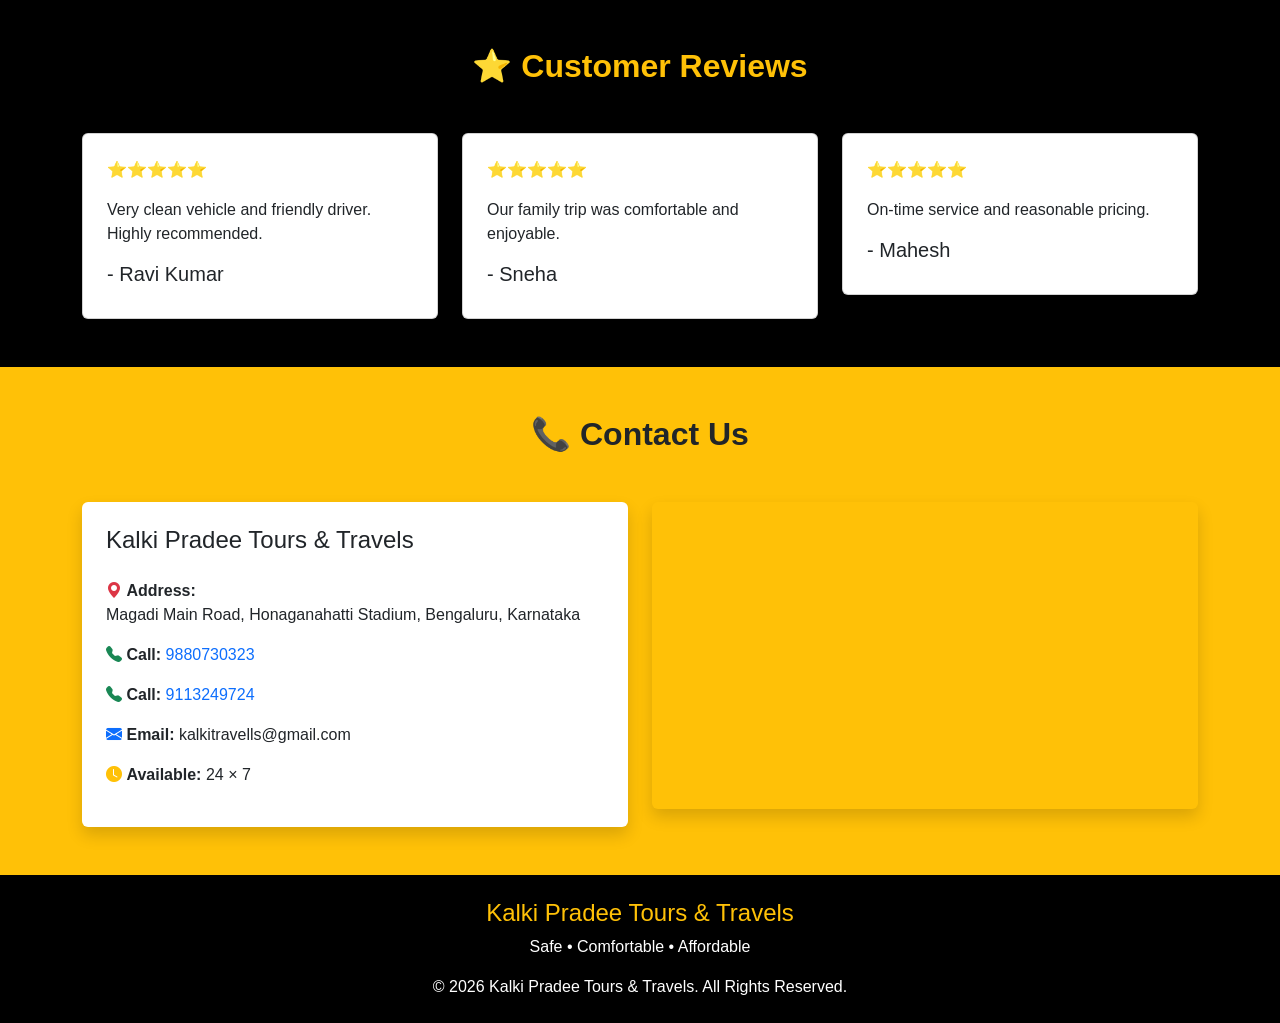
==== commit e719ed3b: "Update index.html" ====
--- a/index.html
+++ b/index.html
@@ -1,10 +1,8 @@
 <!DOCTYPE html>
 <html lang="en">
-
 <head>
 
 <meta charset="UTF-8">
-
 <meta name="viewport" content="width=device-width, initial-scale=1.0">
 
 <title>Kalki Pradee Tours & Travels</title>
@@ -13,11 +11,7 @@
 
 <link href="https://cdn.jsdelivr.net/npm/bootstrap@5.3.3/dist/css/bootstrap.min.css" rel="stylesheet">
 
-<link rel="stylesheet"
-href="https://cdn.jsdelivr.net/npm/bootstrap-icons@1.11.3/font/bootstrap-icons.css">
-
-<link href="https://fonts.googleapis.com/css2?family=Poppins:wght@300;400;500;600;700&display=swap"
-rel="stylesheet">
+<link rel="stylesheet" href="https://cdn.jsdelivr.net/npm/bootstrap-icons@1.11.3/font/bootstrap-icons.css">
 
 <style>
 
@@ -25,43 +19,59 @@
 margin:0;
 padding:0;
 box-sizing:border-box;
-font-family:'Poppins',sans-serif;
 scroll-behavior:smooth;
+font-family:Poppins,sans-serif;
 }
 
 body{
-background:#f8f9fa;
+background:#000;
+color:#fff;
 overflow-x:hidden;
 }
 
 .navbar{
 background:#000;
-padding:15px 0;
-transition:.4s;
+padding:12px 15px;
+box-shadow:0 3px 15px rgba(0,0,0,.5);
 }
 
 .navbar-brand{
-font-weight:700;
-color:#ffc107!important;
+display:flex;
+align-items:center;
+font-size:32px;
+font-weight:bold;
+color:#FFC107!important;
+}
+
+.navbar-brand img{
+width:65px;
+height:65px;
+border-radius:50%;
+margin-right:12px;
+}
+
+.navbar-toggler{
+background:#FFC107;
+border:none;
+padding:10px 15px;
 }
 
 .nav-link{
 color:#fff!important;
-margin-left:15px;
-font-weight:500;
-}
-
-.nav-link:hover{
-color:#ffc107!important;
+font-size:22px;
+margin:8px 0;
 }
 
 .hero{
 
-height:100vh;
+min-height:100vh;
 
 background:
+
 linear-gradient(rgba(0,0,0,.55),
+
 rgba(0,0,0,.55)),
+
 url("images/hero.jpg");
 
 background-size:cover;
@@ -72,201 +82,171 @@
 
 align-items:center;
 
+padding:140px 20px 60px;
+
 }
 
 .hero h1{
 
-font-size:60px;
-
-font-weight:700;
-
-color:white;
-
-animation:slideDown 1.2s;
+font-size:55px;
+
+font-weight:800;
+
+color:#FFC107;
 
 }
 
 .hero p{
 
-color:#eee;
+font-size:24px;
+
+margin-top:20px;
+
+line-height:1.7;
+
+}
+
+.scroll-text{
+
+margin-top:25px;
+
+font-size:22px;
+
+color:#FFC107;
+
+font-weight:bold;
+
+animation:bounce 1.3s infinite;
+
+}
+
+@keyframes bounce{
+
+0%,100%{
+
+transform:translateY(0);
+
+}
+
+50%{
+
+transform:translateY(-8px);
+
+}
+
+}
+
+.btn-main{
+
+background:#FFC107;
+
+color:#000;
+
+padding:16px 35px;
+
+font-size:24px;
+
+font-weight:bold;
+
+border-radius:50px;
+
+text-decoration:none;
+
+margin-right:15px;
+
+display:inline-block;
+
+margin-top:20px;
+
+}
+
+.btn-whatsapp{
+
+background:#25D366;
+
+color:#fff;
+
+padding:16px 35px;
+
+font-size:24px;
+
+font-weight:bold;
+
+border-radius:50px;
+
+text-decoration:none;
+
+display:inline-block;
+
+margin-top:20px;
+
+}
+
+.hero img{
+
+width:100%;
+
+border-radius:25px;
+
+box-shadow:0 10px 35px rgba(0,0,0,.45);
+
+}
+
+@media(max-width:768px){
+
+.navbar-brand{
+
+font-size:18px;
+
+}
+
+.navbar-brand img{
+
+width:50px;
+
+height:50px;
+
+}
+
+.hero{
+
+padding-top:120px;
+
+text-align:center;
+
+}
+
+.hero h1{
+
+font-size:34px;
+
+}
+
+.hero p{
 
 font-size:20px;
 
-margin:25px 0;
-
-animation:fadeIn 2s;
-
-}
-
-.btn-warning{
-
-padding:12px 35px;
-
-font-weight:600;
-
-border-radius:50px;
-
-}
-
-.hero img{
+}
+
+.btn-main,
+
+.btn-whatsapp{
+
+display:block;
 
 width:100%;
 
-animation:float 3s infinite ease-in-out;
-
-}
-
-@keyframes float{
-
-0%{transform:translateY(0);}
-
-50%{transform:translateY(-15px);}
-
-100%{transform:translateY(0);}
-
-}
-
-@keyframes slideDown{
-
-from{
-
-opacity:0;
-
-transform:translateY(-60px);
-
-}
-
-to{
-
-opacity:1;
-
-transform:translateY(0);
-
-}
-
-}
-
-@keyframes fadeIn{
-
-from{
-
-opacity:0;
-
-}
-
-to{
-
-opacity:1;
-
-}
-
-}
-
-.section-title{
-
-font-size:38px;
-
-font-weight:700;
-
-color:#111;
-
-margin-bottom:20px;
-
-}
-
-.whatsapp{
-
-position:fixed;
-
-bottom:20px;
-
-right:20px;
-
-width:60px;
-
-height:60px;
-
-background:#25D366;
-
-border-radius:50%;
-
-display:flex;
-
-align-items:center;
-
-justify-content:center;
-
-font-size:30px;
-
-color:#fff;
-
-text-decoration:none;
-
-box-shadow:0 10px 25px rgba(0,0,0,.3);
-
-z-index:999;
-
-}
-
-.call{
-
-position:fixed;
-
-bottom:95px;
-
-right:20px;
-
-width:60px;
-
-height:60px;
-
-background:#ffc107;
-
-border-radius:50%;
-
-display:flex;
-
-align-items:center;
-
-justify-content:center;
-
-font-size:28px;
-
-color:#000;
-
-text-decoration:none;
-
-box-shadow:0 10px 25px rgba(0,0,0,.3);
-
-z-index:999;
-
-}
-
-.card{
-
-transition:.4s;
-
-border:none;
-
-}
-
-.card:hover{
-
-transform:translateY(-10px);
-
-}
-
-footer{
-
-background:#000;
-
-color:white;
-
-padding:30px;
-
-text-align:center;
-
-margin-top:50px;
+margin:12px 0;
+
+font-size:22px;
+
+}
+
+.scroll-text{
+
+font-size:18px;
+
+}
 
 }
 
@@ -275,784 +255,757 @@
 </head>
 
 <body>
-  <!-- Navbar -->
-
-<nav class="navbar navbar-expand-lg fixed-top">
+  <nav class="navbar navbar-expand-lg fixed-top">
 
 <div class="container">
 
 <a class="navbar-brand" href="#">
 
-<img src="images/logo.jpg"
-
-width="45"
-
-class="rounded-circle me-2">
+<img src="images/logo.jpg" alt="Logo">
 
 Kalki Pradee Tours & Travels
 
 </a>
 
-<button
-
-class="navbar-toggler bg-warning"
-
+<button class="navbar-toggler" type="button"
 data-bs-toggle="collapse"
-
 data-bs-target="#menu">
 
 <span class="navbar-toggler-icon"></span>
 
 </button>
 
-<div class="collapse navbar-collapse"
-
-id="menu">
+<div class="collapse navbar-collapse" id="menu">
 
 <ul class="navbar-nav ms-auto">
 
 <li class="nav-item">
 
-<a class="nav-link"
-
-href="#home">
-
-Home
+<a class="nav-link" href="#home">Home</a>
+
+</li>
+
+<li class="nav-item">
+
+<a class="nav-link" href="#services">Services</a>
+
+</li>
+
+<li class="nav-item">
+
+<a class="nav-link" href="booking.html">Book Now</a>
+
+</li>
+
+<li class="nav-item">
+
+<a class="nav-link" href="#gallery">Gallery</a>
+
+</li>
+
+<li class="nav-item">
+
+<a class="nav-link" href="#contact">Contact</a>
+
+</li>
+
+</ul>
+
+</div>
+
+</div>
+
+</nav>
+
+<section class="hero" id="home">
+
+<div class="container">
+
+<div class="row align-items-center">
+
+<div class="col-lg-6">
+
+<h1>
+
+Ride With Comfort,<br>
+
+Travel With Trust.
+
+</h1>
+
+<p>
+
+Tempo Traveller available for
+
+Family Trips,
+
+Tour Packages,
+
+School & College Trips,
+
+Pilgrimage Tours,
+
+Corporate Tours,
+
+Airport Pickup & Drop,
+
+and South India Packages.
+
+</p>
+
+<div class="scroll-text">
+
+⬆ Scroll Up to Open Menu
+
+</div>
+
+<a href="booking.html" class="btn-main">
+
+Book Now
 
 </a>
 
-</li>
-
-<li class="nav-item">
-
-<a class="nav-link"
-
-href="#about">
-
-About
+<a href="https://wa.me/919880730323"
+
+class="btn-whatsapp">
+
+<i class="bi bi-whatsapp"></i>
+
+WhatsApp
 
 </a>
 
-</li>
-
-<li class="nav-item">
-
-<a class="nav-link"
-
-href="#fleet">
-
-Fleet
+</div>
+
+<div class="col-lg-6 text-center">
+
+<img
+
+src="images/hero.jpg"
+
+alt="Tempo Traveller"
+
+class="img-fluid">
+
+</div>
+
+</div>
+
+</div>
+
+</section>
+<section id="services" class="py-5 bg-light">
+
+<div class="container">
+
+<h2 class="text-center text-dark fw-bold mb-5">
+
+🚐 Our Services
+
+</h2>
+
+<div class="row g-4">
+
+<div class="col-md-4">
+
+<div class="card h-100 shadow border-0">
+
+<img src="images/traveller1.jpg"
+
+class="card-img-top"
+
+style="height:250px;object-fit:cover;">
+
+<div class="card-body text-center">
+
+<h4 class="fw-bold">
+
+Family Tours
+
+</h4>
+
+<p>
+
+Enjoy comfortable family trips with spacious seating and experienced drivers.
+
+</p>
+
+</div>
+
+</div>
+
+</div>
+
+<div class="col-md-4">
+
+<div class="card h-100 shadow border-0">
+
+<img src="images/traveller2.jpg"
+
+class="card-img-top"
+
+style="height:250px;object-fit:cover;">
+
+<div class="card-body text-center">
+
+<h4 class="fw-bold">
+
+School & College Trips
+
+</h4>
+
+<p>
+
+Safe and reliable transportation for educational tours and excursions.
+
+</p>
+
+</div>
+
+</div>
+
+</div>
+
+<div class="col-md-4">
+
+<div class="card h-100 shadow border-0">
+
+<img src="images/traveller3.jpg"
+
+class="card-img-top"
+
+style="height:250px;object-fit:cover;">
+
+<div class="card-body text-center">
+
+<h4 class="fw-bold">
+
+Corporate & Airport Pickup
+
+</h4>
+
+<p>
+
+Professional travel services for companies, airport transfers and business trips.
+
+</p>
+
+</div>
+
+</div>
+
+</div>
+
+</div>
+
+<div class="row mt-5">
+
+<div class="col-md-3">
+
+<div class="card text-center p-4 shadow">
+
+<h3 class="text-warning">
+
+12+1
+
+</h3>
+
+<p>Seater Traveller</p>
+
+</div>
+
+</div>
+
+<div class="col-md-3">
+
+<div class="card text-center p-4 shadow">
+
+<h3 class="text-warning">
+
+17+1
+
+</h3>
+
+<p>Seater Traveller</p>
+
+</div>
+
+</div>
+
+<div class="col-md-3">
+
+<div class="card text-center p-4 shadow">
+
+<h3 class="text-warning">
+
+AC
+
+</h3>
+
+<p>₹23 Per KM</p>
+
+</div>
+
+</div>
+
+<div class="col-md-3">
+
+<div class="card text-center p-4 shadow">
+
+<h3 class="text-warning">
+
+Non AC
+
+</h3>
+
+<p>₹19 Per KM</p>
+
+</div>
+
+</div>
+
+</div>
+
+</div>
+
+</section>
+<section id="gallery" class="py-5">
+
+<div class="container">
+
+<h2 class="text-center text-warning fw-bold mb-5">
+
+📸 Our Tempo Traveller Gallery
+
+</h2>
+
+<div class="row g-4">
+
+<div class="col-md-4">
+
+<img src="images/gallery1.jpg"
+
+class="img-fluid rounded shadow"
+
+style="height:260px;width:100%;object-fit:cover;">
+
+</div>
+
+<div class="col-md-4">
+
+<img src="images/gallery2.jpg"
+
+class="img-fluid rounded shadow"
+
+style="height:260px;width:100%;object-fit:cover;">
+
+</div>
+
+<div class="col-md-4">
+
+<img src="images/gallery3.jpg"
+
+class="img-fluid rounded shadow"
+
+style="height:260px;width:100%;object-fit:cover;">
+
+</div>
+
+<div class="col-md-4">
+
+<img src="images/gallery4.jpg"
+
+class="img-fluid rounded shadow"
+
+style="height:260px;width:100%;object-fit:cover;">
+
+</div>
+
+<div class="col-md-4">
+
+<img src="images/gallery5.jpg"
+
+class="img-fluid rounded shadow"
+
+style="height:260px;width:100%;object-fit:cover;">
+
+</div>
+
+<div class="col-md-4">
+
+<img src="images/gallery6.jpg"
+
+class="img-fluid rounded shadow"
+
+style="height:260px;width:100%;object-fit:cover;">
+
+</div>
+
+</div>
+
+</div>
+
+</section>
+
+<section class="py-5 bg-dark text-white">
+
+<div class="container">
+
+<h2 class="text-center text-warning fw-bold mb-5">
+
+⭐ Why Choose Us?
+
+</h2>
+
+<div class="row text-center">
+
+<div class="col-md-3">
+
+<h1>🚐</h1>
+
+<h4>Clean Vehicles</h4>
+
+<p>Well-maintained and sanitized Tempo Travellers.</p>
+
+</div>
+
+<div class="col-md-3">
+
+<h1>👨‍✈️</h1>
+
+<h4>Experienced Drivers</h4>
+
+<p>Professional, polite and experienced drivers.</p>
+
+</div>
+
+<div class="col-md-3">
+
+<h1>💰</h1>
+
+<h4>Affordable Price</h4>
+
+<p>AC ₹23/KM & Non AC ₹19/KM.</p>
+
+</div>
+
+<div class="col-md-3">
+
+<h1>🕒</h1>
+
+<h4>24×7 Support</h4>
+
+<p>Always ready to assist you during your trip.</p>
+
+</div>
+
+</div>
+
+</div>
+
+</section>
+
+<section class="py-5">
+
+<div class="container">
+
+<h2 class="text-center text-warning fw-bold mb-5">
+
+⭐ Customer Reviews
+
+</h2>
+
+<div class="row">
+
+<div class="col-md-4">
+
+<div class="card p-4 shadow">
+
+⭐⭐⭐⭐⭐
+
+<p class="mt-3">
+
+Very clean vehicle and friendly driver. Highly recommended.
+
+</p>
+
+<h5>- Ravi Kumar</h5>
+
+</div>
+
+</div>
+
+<div class="col-md-4">
+
+<div class="card p-4 shadow">
+
+⭐⭐⭐⭐⭐
+
+<p class="mt-3">
+
+Our family trip was comfortable and enjoyable.
+
+</p>
+
+<h5>- Sneha</h5>
+
+</div>
+
+</div>
+
+<div class="col-md-4">
+
+<div class="card p-4 shadow">
+
+⭐⭐⭐⭐⭐
+
+<p class="mt-3">
+
+On-time service and reasonable pricing.
+
+</p>
+
+<h5>- Mahesh</h5>
+
+</div>
+
+</div>
+
+</div>
+
+</div>
+
+</section>
+<section id="contact" class="py-5 bg-warning">
+
+<div class="container">
+
+<h2 class="text-center fw-bold mb-5 text-dark">
+
+📞 Contact Us
+
+</h2>
+
+<div class="row">
+
+<div class="col-lg-6">
+
+<div class="card p-4 shadow border-0">
+
+<h4 class="mb-4">
+
+Kalki Pradee Tours & Travels
+
+</h4>
+
+<p>
+
+<i class="bi bi-geo-alt-fill text-danger"></i>
+
+<b>Address:</b><br>
+
+Magadi Main Road,
+
+Honaganahatti Stadium,
+
+Bengaluru, Karnataka
+
+</p>
+
+<p>
+
+<i class="bi bi-telephone-fill text-success"></i>
+
+<b>Call:</b>
+
+<a href="tel:+919880730323" class="text-decoration-none">
+
+9880730323
 
 </a>
 
-</li>
-
-<li class="nav-item">
-
-<a class="nav-link"
-
-href="#gallery">
-
-Gallery
+</p>
+
+<p>
+
+<i class="bi bi-telephone-fill text-success"></i>
+
+<b>Call:</b>
+
+<a href="tel:+919113249724" class="text-decoration-none">
+
+9113249724
 
 </a>
 
-</li>
-
-<li class="nav-item">
-
-<a class="nav-link"
-
-href="#contact">
-
-Contact
+</p>
+
+<p>
+
+<i class="bi bi-envelope-fill text-primary"></i>
+
+<b>Email:</b>
+
+kalkitravells@gmail.com
+
+</p>
+
+<p>
+
+<i class="bi bi-clock-fill text-warning"></i>
+
+<b>Available:</b>
+
+24 × 7
+
+</p>
+
+</div>
+
+</div>
+
+<div class="col-lg-6">
+
+<div class="ratio ratio-16x9 rounded shadow">
+
+<iframe
+
+src="https://www.google.com/maps?q=Honaganahatti%20Stadium%20Magadi%20Main%20Road%20Bengaluru&output=embed"
+
+allowfullscreen
+
+loading="lazy">
+
+</iframe>
+
+</div>
+
+</div>
+
+</div>
+
+</div>
+
+</section>
+
+<a href="tel:+919880730323"
+
+class="btn btn-success rounded-circle"
+
+style="position:fixed;bottom:25px;right:20px;width:65px;height:65px;font-size:28px;display:flex;align-items:center;justify-content:center;z-index:999;">
+
+<i class="bi bi-telephone-fill"></i>
 
 </a>
 
-</li>
-
-</ul>
-
-</div>
-
-</div>
-
-</nav>
-
-<!-- Hero -->
-
-<section
-
-class="hero"
-
-id="home">
+<a href="https://wa.me/919880730323"
+
+target="_blank"
+
+class="btn btn-success rounded-circle"
+
+style="position:fixed;bottom:100px;right:20px;width:65px;height:65px;font-size:28px;display:flex;align-items:center;justify-content:center;z-index:999;background:#25D366;">
+
+<i class="bi bi-whatsapp"></i>
+
+</a>
+
+<a href="https://wa.me/919113249724"
+
+target="_blank"
+
+class="btn btn-success rounded-circle"
+
+style="position:fixed;bottom:175px;right:20px;width:65px;height:65px;font-size:28px;display:flex;align-items:center;justify-content:center;z-index:999;background:#25D366;">
+
+<i class="bi bi-whatsapp"></i>
+
+</a>
+
+<footer class="bg-black text-center text-white py-4">
 
 <div class="container">
 
-<div class="row align-items-center">
-
-<div class="col-lg-6">
-
-<h5 class="text-warning">
-
-WELCOME TO
-
-</h5>
-
-<h1>
-
-Travel Without Limits
-
-</h1>
+<h4 class="text-warning">
+
+Kalki Pradee Tours & Travels
+
+</h4>
 
 <p>
 
-Luxury Tempo Traveller Rental
-
-for Family Trips,
-
-Pilgrimage Tours,
-
-Corporate Tours,
-
-School & College Trips,
-
-and South India Packages.
-
-</p>
-
-<a
-
-href="booking.html"
-
-class="btn btn-warning btn-lg me-3">
-
-Book Now
-
-</a>
-
-<a
-
-href="https://wa.me/919880730323"
-
-target="_blank"
-
-class="btn btn-success btn-lg">
-
-<i class="bi bi-whatsapp"></i>
-
-WhatsApp
-
-</a>
-
-</div>
-
-<div class="col-lg-6 text-center">
-
-<img
-
-src="images/hero.jpg"
-
-class="img-fluid rounded-4 shadow-lg">
-
-</div>
-
-</div>
-
-</div>
-
-</section>
-<!-- About -->
-
-<section id="about" class="py-5">
-
-<div class="container">
-
-<div class="row align-items-center">
-
-<div class="col-lg-6">
-
-<img
-
-src="images/traveller2.jpg"
-
-class="img-fluid rounded-4 shadow-lg">
-
-</div>
-
-<div class="col-lg-6">
-
-<h5 class="text-warning">
-
-ABOUT US
-
-</h5>
-
-<h2 class="section-title">
-
-Kalki Pradee Tours & Travels
-
-</h2>
-
-<p>
-
-Kalki Pradee Tours & Travels is a trusted Tempo Traveller rental service providing safe, comfortable, and affordable travel across Karnataka and South India.
-
-</p>
-
-<p>
-
-Whether it's a family vacation, temple tour, wedding, school trip, or corporate outing, we ensure every journey is memorable with well-maintained vehicles and experienced drivers.
-
-</p>
-
-<div class="row mt-4">
-
-<div class="col-6 mb-3">
-
-<div class="card shadow p-3 text-center">
-
-<h2 class="text-warning">
-
-500+
-
-</h2>
-
-<p>
-
-Happy Trips
-
-</p>
-
-</div>
-
-</div>
-
-<div class="col-6 mb-3">
-
-<div class="card shadow p-3 text-center">
-
-<h2 class="text-warning">
-
-1000+
-
-</h2>
-
-<p>
-
-Happy Customers
-
-</p>
-
-</div>
-
-</div>
-
-<div class="col-6">
-
-<div class="card shadow p-3 text-center">
-
-<h2 class="text-warning">
-
-24×7
-
-</h2>
-
-<p>
-
-Customer Support
-
-</p>
-
-</div>
-
-</div>
-
-<div class="col-6">
-
-<div class="card shadow p-3 text-center">
-
-<h2 class="text-warning">
-
-100%
-
-</h2>
-
-<p>
-
-Safe Journey
-
-</p>
-
-</div>
-
-</div>
-
-</div>
-
-</div>
-
-</div>
-
-</div>
-
-</section>
-
-<!-- Why Choose Us -->
-
-<section class="py-5 bg-dark text-white">
-
-<div class="container">
-
-<div class="text-center mb-5">
-
-<h5 class="text-warning">
-
-WHY CHOOSE US
-
-</h5>
-
-<h2>
-
-Travel with Comfort & Confidence
-
-</h2>
-
-</div>
-
-<div class="row text-center">
-
-<div class="col-lg-3 col-6 mb-4">
-
-<i class="bi bi-shield-check display-3 text-warning"></i>
-
-<h5 class="mt-3">
-
-Safe Journey
-
-</h5>
-
-</div>
-
-<div class="col-lg-3 col-6 mb-4">
-
-<i class="bi bi-person-check display-3 text-warning"></i>
-
-<h5 class="mt-3">
-
-Experienced Drivers
-
-</h5>
-
-</div>
-
-<div class="col-lg-3 col-6 mb-4">
-
-<i class="bi bi-cash-coin display-3 text-warning"></i>
-
-<h5 class="mt-3">
-
-Affordable Pricing
-
-</h5>
-
-</div>
-
-<div class="col-lg-3 col-6 mb-4">
-
-<i class="bi bi-headset display-3 text-warning"></i>
-
-<h5 class="mt-3">
-
-24×7 Support
-
-</h5>
-
-</div>
-
-</div>
-
-</div>
-
-</section>
-<!-- Fleet -->
-
-<section id="fleet" class="py-5">
-
-<div class="container">
-
-<div class="text-center mb-5">
-
-<h5 class="text-warning">OUR FLEET</h5>
-
-<h2 class="section-title">
-
-Luxury Tempo Traveller
-
-</h2>
-
-</div>
-
-<div class="row">
-
-<div class="col-lg-4 mb-4">
-
-<div class="card shadow">
-
-<img src="images/hero.jpg"
-
-class="card-img-top">
-
-<div class="card-body">
-
-<h4>17+1 Luxury Traveller</h4>
-
-<p>
-
-Comfortable push-back seats, music system, luggage space and experienced driver.
-
-</p>
-
-<a href="booking.html"
-
-class="btn btn-warning w-100">
-
-Book Now
-
-</a>
-
-</div>
-
-</div>
-
-</div>
-
-<div class="col-lg-4 mb-4">
-
-<div class="card shadow">
-
-<img src="images/traveller2.jpg"
-
-class="card-img-top">
-
-<div class="card-body">
-
-<h4>Family Tours</h4>
-
-<p>
-
-Perfect for family trips, weddings, school and corporate tours.
-
-</p>
-
-<a href="booking.html"
-
-class="btn btn-warning w-100">
-
-Book Now
-
-</a>
-
-</div>
-
-</div>
-
-</div>
-
-<div class="col-lg-4 mb-4">
-
-<div class="card shadow">
-
-<img src="images/night.jpg"
-
-class="card-img-top">
-
-<div class="card-body">
-
-<h4>Premium Night View</h4>
-
-<p>
-
-Stylish lighting with premium comfort for long-distance journeys.
-
-</p>
-
-<a href="booking.html"
-
-class="btn btn-warning w-100">
-
-Book Now
-
-</a>
-
-</div>
-
-</div>
-
-</div>
-
-</div>
-
-</div>
-
-</section>
-
-<!-- Gallery -->
-
-<section id="gallery"
-
-class="py-5 bg-dark text-white">
-
-<div class="container">
-
-<div class="text-center mb-5">
-
-<h5 class="text-warning">
-
-GALLERY
-
-</h5>
-
-<h2>
-
-Our Journey
-
-</h2>
-
-</div>
-
-<div class="row">
-
-<div class="col-lg-4 col-6 mb-4">
-
-<img src="images/hero.jpg"
-
-class="img-fluid rounded shadow">
-
-</div>
-
-<div class="col-lg-4 col-6 mb-4">
-
-<img src="images/traveller2.jpg"
-
-class="img-fluid rounded shadow">
-
-</div>
-
-<div class="col-lg-4 col-6 mb-4">
-
-<img src="images/night.jpg"
-
-class="img-fluid rounded shadow">
-
-</div>
-
-<div class="col-lg-6 mb-4">
-
-<img src="images/customers.jpg"
-
-class="img-fluid rounded shadow">
-
-</div>
-
-<div class="col-lg-6 mb-4">
-
-<img src="images/logo.jpg"
-
-class="img-fluid rounded shadow">
-
-</div>
-
-</div>
-
-</div>
-
-</section>
-
-<!-- Customer Reviews -->
-
-<section class="py-5">
-
-<div class="container">
-
-<div class="text-center">
-
-<h5 class="text-warning">
-
-CUSTOMER REVIEWS
-
-</h5>
-
-<h2 class="section-title">
-
-What Our Customers Say
-
-</h2>
-
-</div>
-
-<div class="row mt-5">
-
-<div class="col-lg-4 mb-4">
-
-<div class="card shadow p-4">
-
-<h5>⭐⭐⭐⭐⭐</h5>
-
-<p>
-
-Excellent service. Very clean vehicle and polite driver.
-
-</p>
-
-<b>- Happy Customer</b>
-
-</div>
-
-</div>
-
-<div class="col-lg-4 mb-4">
-
-<div class="card shadow p-4">
-
-<h5>⭐⭐⭐⭐⭐</h5>
-
-<p>
-
-Comfortable journey for our family trip. Highly recommended.
-
-</p>
-
-<b>- Family Trip</b>
-
-</div>
-
-</div>
-
-<div class="col-lg-4 mb-4">
-
-<div class="card shadow p-4">
-
-<h5>⭐⭐⭐⭐⭐</h5>
-
-<p>
-
-Affordable pricing and professional service.
-
-</p>
-
-<b>- Corporate Client</b>
-
-</div>
-
-</div>
-
-</div>
-
-</div>
-
-</section>
-
-<!-- Contact -->
-
-<section id="contact"
-
-class="py-5 bg-black text-white">
-
-<div class="container text-center">
-
-<h2 class="text-warning">
-
-Kalki Pradee Tours & Travels
-
-</h2>
-
-<p>
-
-<i class="bi bi-telephone-fill"></i>
-
-9880730323
-
-|
-
-9113249724
-
-</p>
-
-<p>
-
-<i class="bi bi-geo-alt-fill"></i>
-
-Magadi Main Road,
-
-Honaganahatti Stadium,
-
-Bengaluru
-
-</p>
-
-<a href="booking.html"
-
-class="btn btn-warning btn-lg">
-
-Book Your Trip
-
-</a>
-
-</div>
-
-</section>
-
-<a href="https://wa.me/919880730323"
-
-class="whatsapp"
-
-target="_blank">
-
-<i class="bi bi-whatsapp"></i>
-
-</a>
-
-<a href="tel:+919880730323"
-
-class="call">
-
-<i class="bi bi-telephone-fill"></i>
-
-</a>
-
-<footer>
-
-<img src="images/logo.jpg"
-
-width="80"
-
-class="rounded-circle mb-3">
-
-<h3 class="text-warning">
-
-Kalki Pradee Tours & Travels
-
-</h3>
-
-<p>
-
 Safe • Comfortable • Affordable
 
 </p>
 
-<p>
-
-© 2026 Kalki Pradee Tours & Travels
+<p class="mb-0">
+
+© 2026 Kalki Pradee Tours & Travels.
 
 All Rights Reserved.
 
 </p>
 
+</div>
+
 </footer>
-
 <script src="https://cdn.jsdelivr.net/npm/bootstrap@5.3.3/dist/js/bootstrap.bundle.min.js"></script>
 
+<script>
+
+// Close mobile menu after clicking a link
+document.querySelectorAll(".nav-link").forEach(link=>{
+
+link.addEventListener("click",()=>{
+
+const menu=document.querySelector(".navbar-collapse");
+
+if(menu.classList.contains("show")){
+
+new bootstrap.Collapse(menu).hide();
+
+}
+
+});
+
+});
+
+// Smooth scroll
+document.querySelectorAll('a[href^="#"]').forEach(anchor=>{
+
+anchor.addEventListener("click",function(e){
+
+e.preventDefault();
+
+const target=document.querySelector(this.getAttribute("href"));
+
+if(target){
+
+target.scrollIntoView({
+
+behavior:"smooth"
+
+});
+
+}
+
+});
+
+});
+
+// Loading animation
+window.addEventListener("load",()=>{
+
+document.body.style.opacity="1";
+
+});
+
+document.body.style.opacity="0";
+
+document.body.style.transition="opacity .8s";
+
+</script>
+
 </body>
 
 </html>
